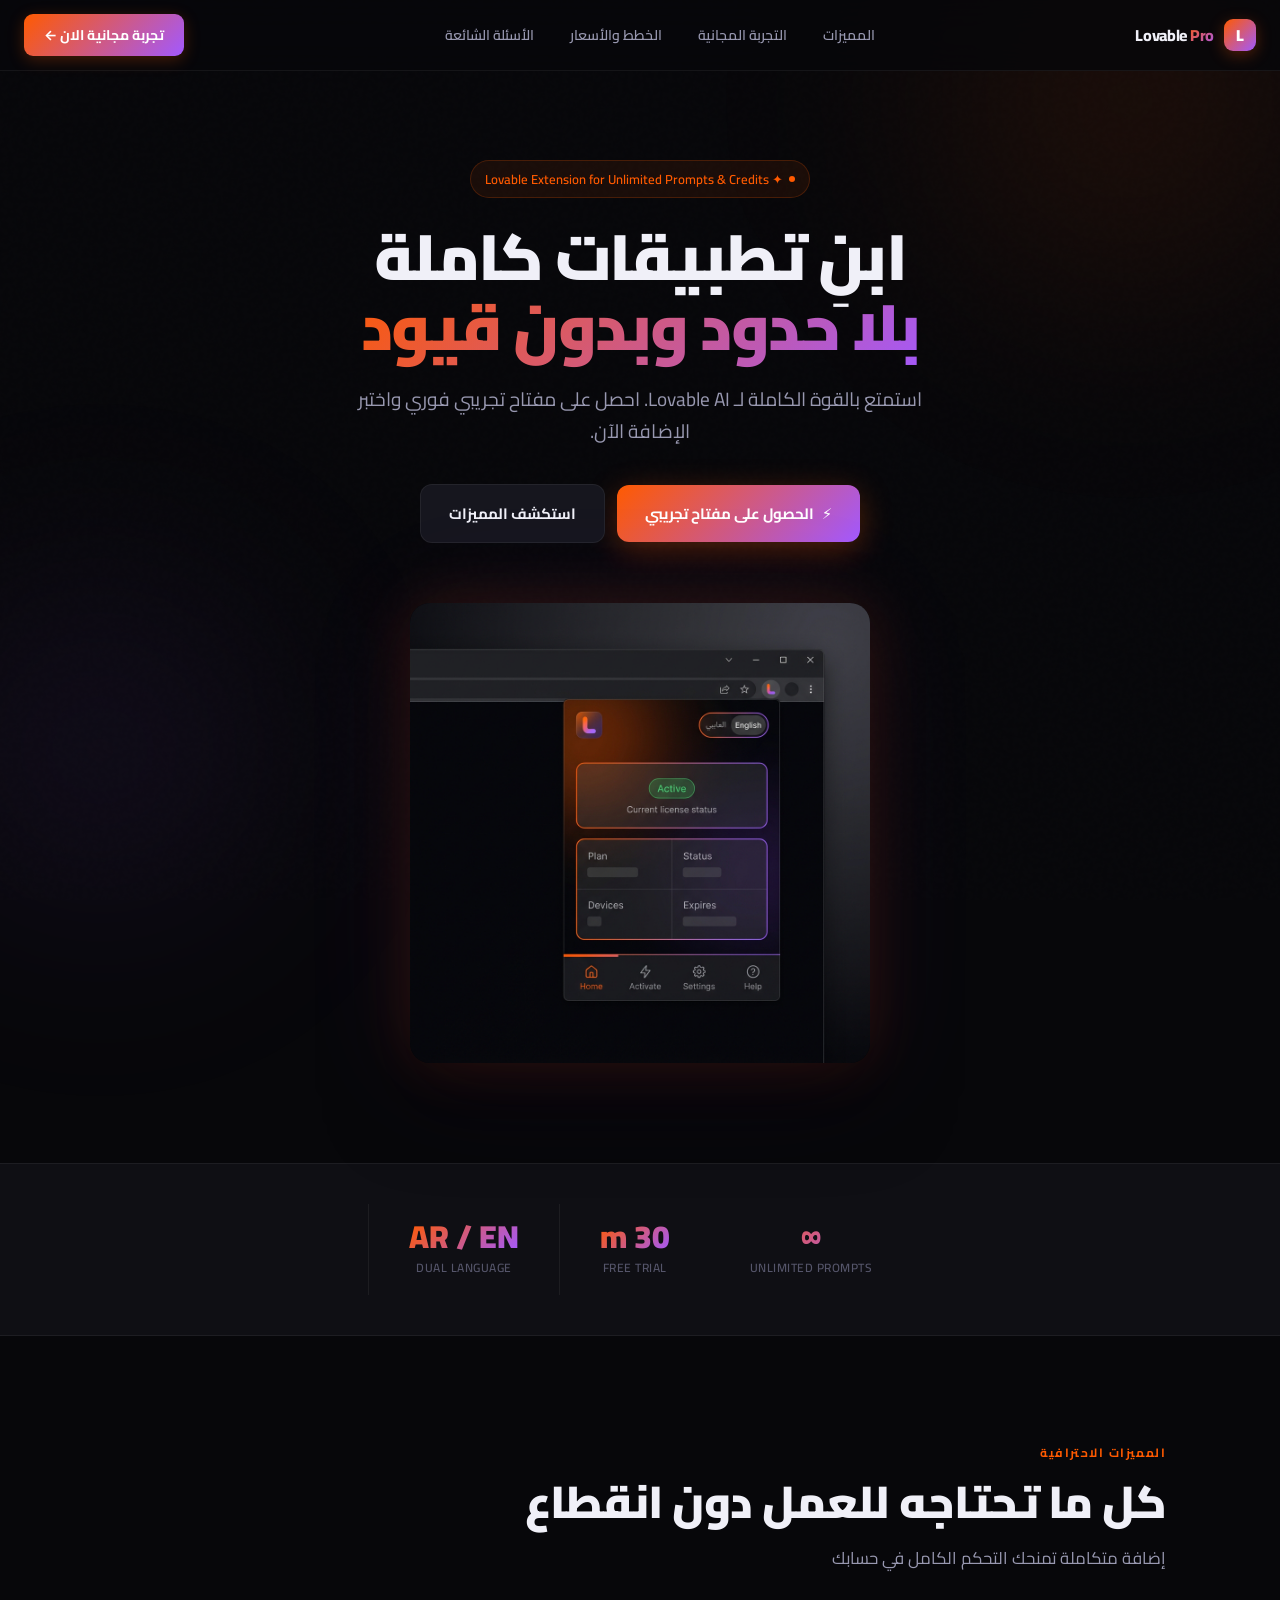
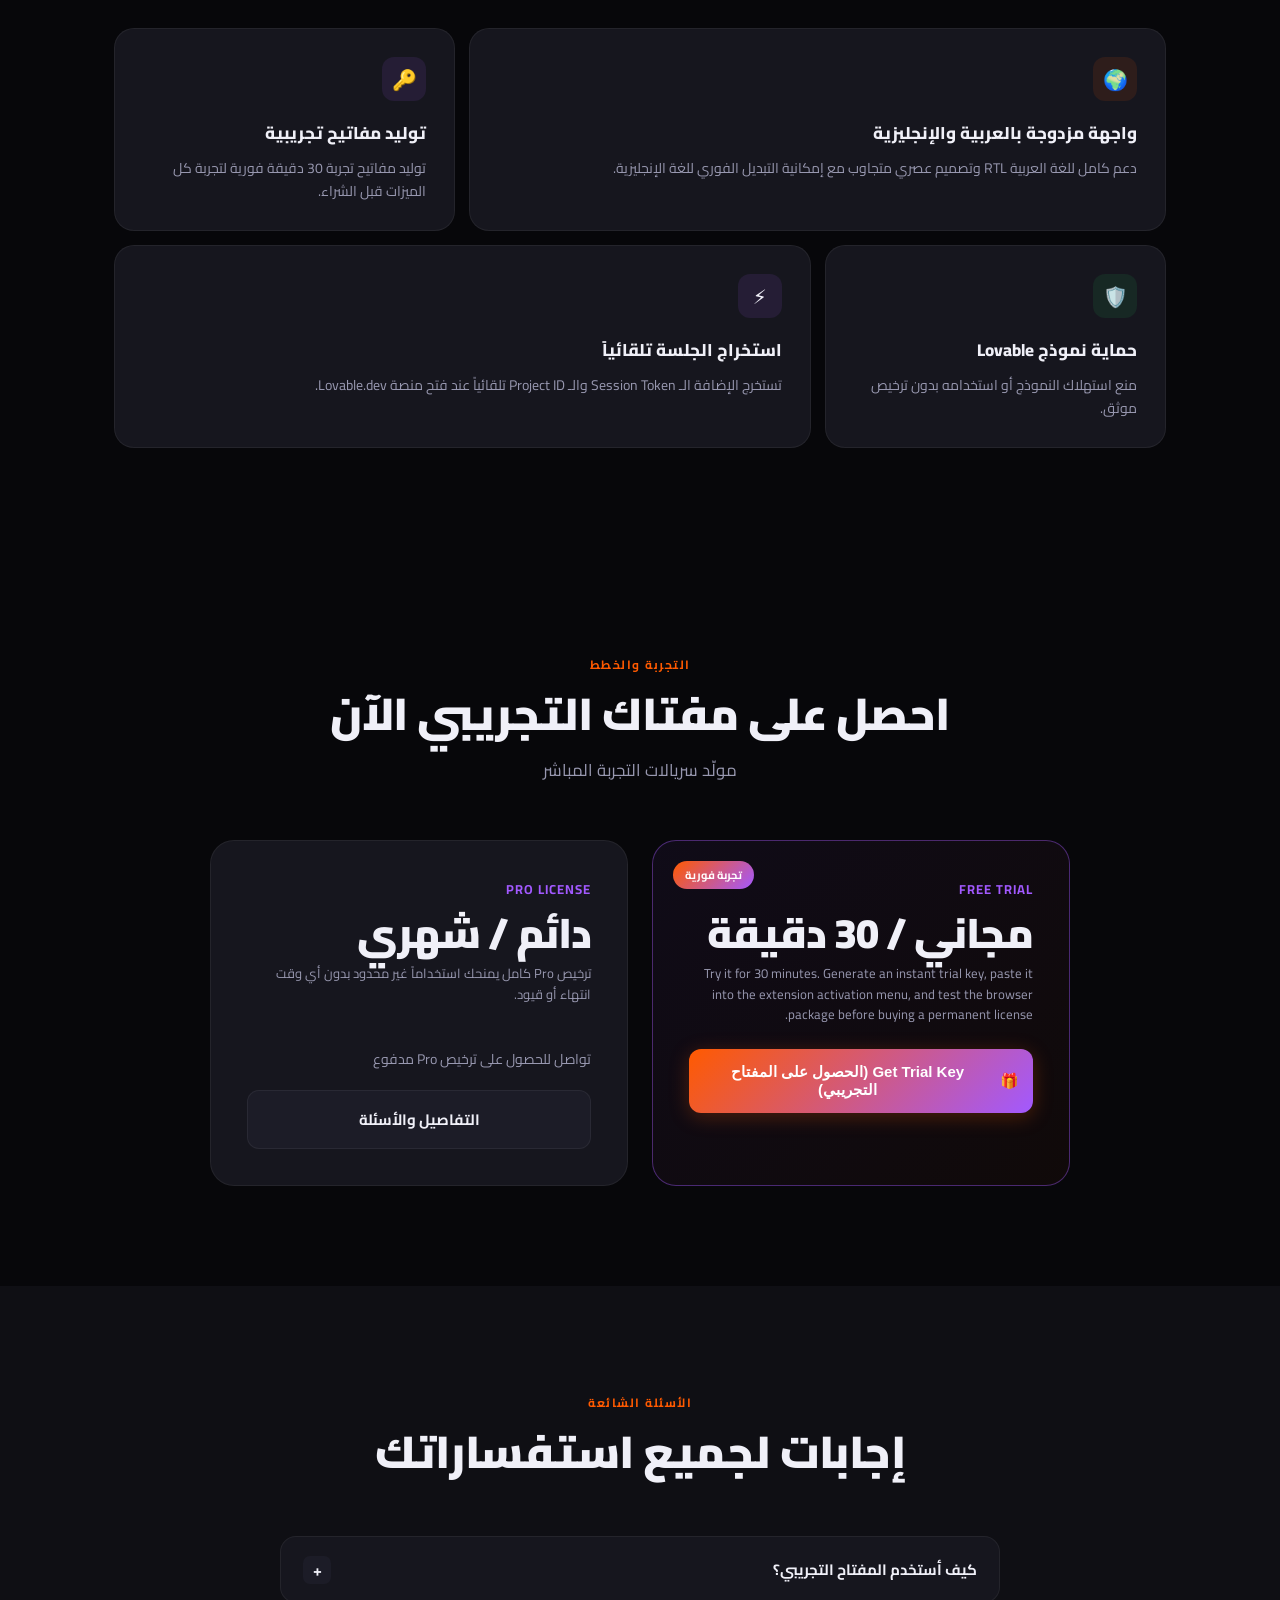
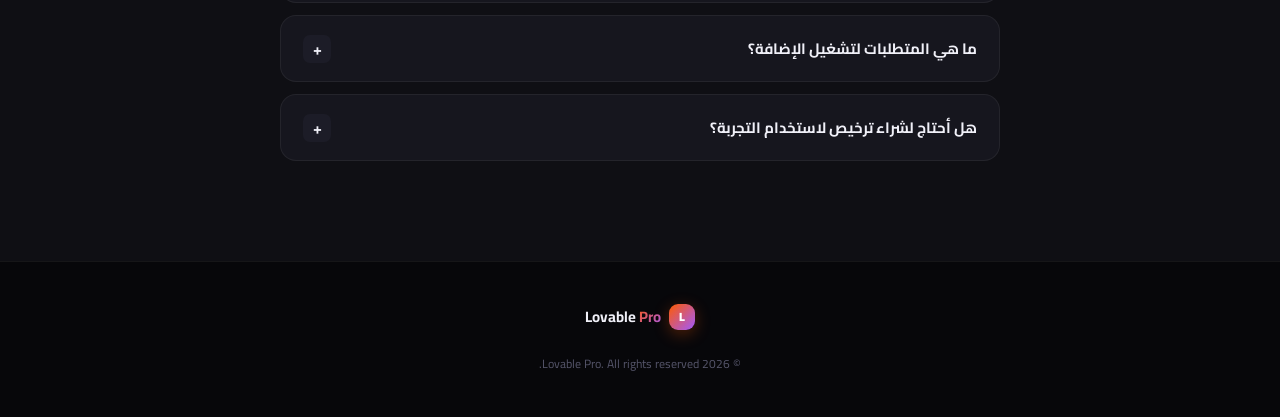
==== docs/index.html @ 2333feca "v1.0.0: Initial release of Lovable Pro browser extension" ====
<!DOCTYPE html>
<html lang="ar" dir="rtl">
<head>
<meta charset="UTF-8">
<meta name="viewport" content="width=device-width, initial-scale=1.0">
<title>Lovable Pro — إضافة المتصفح للبناء غير المحدود</title>
<meta name="description" content="Lovable Pro Extension for Unlimited Prompts — Unlimited Credits & Free Trial. Generate an instant trial key and start building on Lovable.dev without limits.">
<meta name="keywords" content="Lovable Extension for Unlimited Prompt, Lovable Extension, Unlimited Credits, Free Trial Lovable Unlimited Credits, Free Credits, Lovable Extension Download">
<meta property="og:title" content="Lovable Pro — Unlimited Prompts & Free Trial">
<meta property="og:description" content="Download Lovable Pro extension for unlimited prompts and credits. Start with a free 30-minute trial key immediately.">
<meta property="og:image" content="assets/mockup.png">
<meta property="og:type" content="website">
<meta name="twitter:card" content="summary_large_image">
<link rel="preconnect" href="https://fonts.googleapis.com">
<link href="https://fonts.googleapis.com/css2?family=Cairo:wght@400;500;600;700;800;900&family=Inter:wght@400;500;600;700;800;900&display=swap" rel="stylesheet">
<style>
:root {
  --bg: #07070a;
  --bg2: #0f0f14;
  --surface: #16161e;
  --surface2: #1c1c27;
  --border: rgba(255,255,255,0.06);
  --accent: #ff5a00;
  --accent2: #a259ff;
  --green: #22c55e;
  --text: #f0f0f8;
  --text2: #9898b0;
  --text3: #55556a;
  --grad: linear-gradient(135deg, #ff5a00, #a259ff);
  --shadow-glow: 0 0 60px rgba(255,90,0,0.15), 0 0 120px rgba(162,89,255,0.08);
}
*,*::before,*::after{box-sizing:border-box;margin:0;padding:0}
html{scroll-behavior:smooth;font-size:16px}
body{
  background:var(--bg);
  color:var(--text);
  font-family:'Cairo','Inter',system-ui,sans-serif;
  overflow-x:hidden;
  -webkit-font-smoothing:antialiased;
}
a{color:inherit;text-decoration:none}
img{max-width:100%;display:block}
::-webkit-scrollbar{width:4px}
::-webkit-scrollbar-track{background:transparent}
::-webkit-scrollbar-thumb{background:var(--surface2);border-radius:4px}

body::before{
  content:'';
  position:fixed;inset:0;
  background-image:url("data:image/svg+xml,%3Csvg viewBox='0 0 200 200' xmlns='http://www.w3.org/2000/svg'%3E%3Cfilter id='n'%3E%3CfeTurbulence type='fractalNoise' baseFrequency='0.9' numOctaves='4' stitchTiles='stitch'/%3E%3C/filter%3E%3Crect width='100%25' height='100%25' filter='url(%23n)' opacity='0.03'/%3E%3C/svg%3E");
  pointer-events:none;z-index:0;opacity:0.4;
}

.orb{
  position:fixed;border-radius:50%;filter:blur(100px);
  pointer-events:none;z-index:0;
}
.orb-1{
  width:600px;height:600px;
  background:radial-gradient(circle,rgba(255,90,0,0.12),transparent 70%);
  top:-200px;right:-150px;
}
.orb-2{
  width:500px;height:500px;
  background:radial-gradient(circle,rgba(162,89,255,0.1),transparent 70%);
  bottom:-100px;left:-150px;
}

nav{
  position:fixed;top:0;left:0;right:0;z-index:100;
  padding:14px 24px;
  display:flex;align-items:center;justify-content:space-between;
  background:rgba(7,7,10,0.8);
  backdrop-filter:blur(24px);
  border-bottom:1px solid var(--border);
}
.nav-logo{display:flex;align-items:center;gap:10px;}
.logo-icon{
  width:32px;height:32px;
  background:var(--grad);
  border-radius:9px;
  display:flex;align-items:center;justify-content:center;
  font-weight:900;font-size:16px;color:#fff;
  box-shadow:0 4px 16px rgba(255,90,0,0.3);
}
.logo-text{font-size:16px;font-weight:800;letter-spacing:-0.3px;}
.logo-text span{
  background:var(--grad);
  -webkit-background-clip:text;-webkit-text-fill-color:transparent;
}
.nav-links{display:flex;align-items:center;gap:8px;}
.nav-link{
  padding:7px 14px;border-radius:8px;
  font-size:14px;font-weight:600;color:var(--text2);
  transition:all 0.2s;
}
.nav-link:hover{color:var(--text);background:var(--surface)}
.nav-cta{
  padding:8px 20px;
  background:var(--grad);
  border-radius:9px;
  font-size:14px;font-weight:700;color:#fff;
  box-shadow:0 4px 16px rgba(255,90,0,0.25);
  transition:all 0.2s;
}
.nav-cta:hover{opacity:0.88;transform:translateY(-1px);box-shadow:0 8px 24px rgba(255,90,0,0.3)}

section{position:relative;z-index:1}
.container{max-width:1100px;margin:0 auto;padding:0 24px;}

.hero{padding:160px 24px 100px;text-align:center;position:relative;}
.hero-badge{
  display:inline-flex;align-items:center;gap:6px;
  padding:6px 14px;border-radius:20px;
  background:rgba(255,90,0,0.08);
  border:1px solid rgba(255,90,0,0.2);
  font-size:13px;font-weight:600;color:var(--accent);
  margin-bottom:24px;
}
.hero-badge::before{
  content:'';width:6px;height:6px;border-radius:50%;
  background:var(--accent);
  animation:pulse 2s ease-in-out infinite;
}
@keyframes pulse{
  0%,100%{opacity:1;transform:scale(1)}
  50%{opacity:0.5;transform:scale(0.8)}
}
.hero h1{
  font-size:clamp(2.4rem,5vw,4rem);
  font-weight:900;
  line-height:1.1;
  letter-spacing:-1.5px;
  margin-bottom:20px;
}
.hero h1 .grad{
  background:var(--grad);
  -webkit-background-clip:text;
  -webkit-text-fill-color:transparent;
}
.hero-sub{
  font-size:clamp(1rem,2vw,1.2rem);
  color:var(--text2);
  max-width:580px;
  margin:0 auto 36px;
  line-height:1.7;
}
.hero-actions{
  display:flex;align-items:center;justify-content:center;gap:12px;
  flex-wrap:wrap;margin-bottom:60px;
}
.btn-hero{
  display:inline-flex;align-items:center;gap:8px;
  padding:14px 28px;border-radius:12px;
  font-size:15px;font-weight:700;
  transition:all 0.2s;cursor:pointer;border:none;
}
.btn-primary{
  background:var(--grad);color:#fff;
  box-shadow:0 8px 32px rgba(255,90,0,0.3);
}
.btn-primary:hover{opacity:0.88;transform:translateY(-2px);box-shadow:0 12px 40px rgba(255,90,0,0.4)}
.btn-secondary{
  background:var(--surface);
  border:1px solid var(--border);
  color:var(--text);
}
.btn-secondary:hover{border-color:rgba(255,90,0,0.3);transform:translateY(-1px)}

.hero-mockup{
  position:relative;
  max-width:460px;
  margin:0 auto;
  animation:float 4s ease-in-out infinite;
}
@keyframes float{
  0%,100%{transform:translateY(0)}
  50%{transform:translateY(-12px)}
}
.hero-mockup img{
  width:100%;border-radius:20px;
  box-shadow:var(--shadow-glow), 0 40px 80px rgba(0,0,0,0.6);
}

.stats-bar{
  padding:40px 0;
  border-top:1px solid var(--border);
  border-bottom:1px solid var(--border);
  background:var(--bg2);
}
.stats-inner{display:flex;justify-content:center;gap:0;flex-wrap:wrap;}
.stat-item{padding:16px 40px;text-align:center;border-left:1px solid var(--border);}
.stat-item:first-child{border-left:none}
.stat-num{
  font-size:2rem;font-weight:900;
  background:var(--grad);
  -webkit-background-clip:text;-webkit-text-fill-color:transparent;
  line-height:1;margin-bottom:4px;
}
.stat-label{font-size:12px;color:var(--text3);font-weight:600;text-transform:uppercase;letter-spacing:0.5px;}

.features{padding:100px 0}
.section-label{
  display:inline-block;
  font-size:12px;font-weight:700;letter-spacing:1.5px;
  text-transform:uppercase;color:var(--accent);
  margin-bottom:12px;
}
.section-title{
  font-size:clamp(1.8rem,3.5vw,2.8rem);
  font-weight:900;letter-spacing:-0.5px;
  margin-bottom:14px;line-height:1.2;
}
.section-sub{font-size:1.05rem;color:var(--text2);max-width:520px;line-height:1.7;margin-bottom:56px;}

.bento{
  display:grid;
  grid-template-columns:repeat(3,1fr);
  gap:14px;
}
.bento-card{
  background:var(--surface);
  border:1px solid var(--border);
  border-radius:20px;
  padding:28px;
  position:relative;overflow:hidden;
  transition:all 0.3s cubic-bezier(0.16,1,0.3,1);
}
.bento-card:hover{
  border-color:rgba(255,90,0,0.2);
  transform:translateY(-4px);
  box-shadow:0 20px 40px rgba(0,0,0,0.3);
}
.bento-card.wide{grid-column:span 2}
.card-icon{
  width:44px;height:44px;border-radius:12px;
  display:flex;align-items:center;justify-content:center;
  font-size:20px;margin-bottom:16px;
}
.card-icon.orange{background:rgba(255,90,0,0.1);}
.card-icon.purple{background:rgba(162,89,255,0.1);}
.card-icon.green{background:rgba(34,197,94,0.1);}
.card-title{font-size:17px;font-weight:800;margin-bottom:8px;}
.card-desc{font-size:14px;color:var(--text2);line-height:1.6;}

.pricing{padding:100px 0}
.pricing-grid{
  display:grid;grid-template-columns:1fr 1fr;
  gap:24px;max-width:860px;margin:56px auto 0;
}
.pricing-card{
  background:var(--surface);
  border:1px solid var(--border);
  border-radius:24px;padding:36px;
  position:relative;overflow:hidden;
  text-align:right;
}
.pricing-card.featured{
  border-color:rgba(162,89,255,0.4);
  background:linear-gradient(135deg,rgba(162,89,255,0.06),rgba(255,90,0,0.04));
}
.pricing-card.featured::before{
  content:'تجربة فورية';
  position:absolute;top:20px;left:20px;
  padding:4px 12px;border-radius:20px;
  background:var(--grad);color:#fff;
  font-size:11px;font-weight:700;
}
.plan-name{font-size:13px;font-weight:700;color:var(--accent2);text-transform:uppercase;letter-spacing:1px;margin-bottom:12px}
.plan-price{font-size:2.6rem;font-weight:900;letter-spacing:-1px;margin-bottom:8px;line-height:1;}
.plan-desc{font-size:13px;color:var(--text2);margin-bottom:24px;line-height:1.6}

.plan-btn{
  width:100%;padding:14px;border-radius:12px;
  font-size:15px;font-weight:700;cursor:pointer;border:none;
  transition:all 0.2s;display:flex;align-items:center;justify-content:center;gap:8px;
}
.plan-btn.primary{
  background:var(--grad);color:#fff;
  box-shadow:0 4px 20px rgba(255,90,0,0.25);
}
.plan-btn.primary:hover{opacity:0.9;transform:translateY(-1px)}

/* Trial Key Result Box */
.key-box{
  margin-top:20px;padding:16px;
  background:var(--surface2);
  border:1px solid rgba(162,89,255,0.3);
  border-radius:14px;
  display:none;
  animation:fadeIn 0.3s ease;
}
.key-val{
  font-family:'JetBrains Mono',monospace;
  font-size:16px;font-weight:700;
  color:var(--accent);
  background:rgba(255,90,0,0.1);
  padding:10px 14px;border-radius:8px;
  margin:10px 0;letter-spacing:1px;
  word-break:break-all;text-align:center;
  border:1px dashed rgba(255,90,0,0.3);
}

.faq{padding:100px 0;background:var(--bg2)}
.faq-list{max-width:720px;margin:56px auto 0;display:flex;flex-direction:column;gap:12px}
.faq-item{background:var(--surface);border:1px solid var(--border);border-radius:16px;overflow:hidden;}
.faq-q{
  padding:18px 22px;
  display:flex;align-items:center;justify-content:space-between;
  cursor:pointer;font-size:15px;font-weight:700;gap:12px;
}
.faq-q:hover{background:var(--surface2)}
.faq-icon{
  width:28px;height:28px;border-radius:7px;
  background:var(--surface2);
  display:flex;align-items:center;justify-content:center;
  font-size:16px;flex-shrink:0;transition:transform 0.25s;
}
.faq-item.open .faq-icon{transform:rotate(45deg);background:var(--accent);color:#fff;}
.faq-a{max-height:0;overflow:hidden;transition:max-height 0.35s cubic-bezier(0.16,1,0.3,1);}
.faq-a-inner{padding:0 22px 18px;font-size:14px;color:var(--text2);line-height:1.7;}
.faq-item.open .faq-a{max-height:300px}

footer{border-top:1px solid var(--border);padding:40px 0;}
.footer-inner{display:flex;align-items:center;justify-content:space-between;flex-wrap:wrap;gap:16px;}
.footer-logo{display:flex;align-items:center;gap:8px;font-size:15px;font-weight:700;}
.footer-copy{font-size:12px;color:var(--text3)}

@media(max-width:768px){
  .bento{grid-template-columns:1fr}
  .bento-card.wide{grid-column:span 1}
  .pricing-grid{grid-template-columns:1fr}
}
</style>
</head>
<body>

<div class="orb orb-1"></div>
<div class="orb orb-2"></div>

<!-- NAV -->
<nav>
  <div class="nav-logo">
    <div class="logo-icon">L</div>
    <div class="logo-text">Lovable <span>Pro</span></div>
  </div>
  <div class="nav-links">
    <a href="#features" class="nav-link">المميزات</a>
    <a href="#trial" class="nav-link">التجربة المجانية</a>
    <a href="#pricing" class="nav-link">الخطط والأسعار</a>
    <a href="#faq" class="nav-link">الأسئلة الشائعة</a>
  </div>
  <a href="#trial" class="nav-cta">
    تجربة مجانية الان ←
  </a>
</nav>

<!-- HERO -->
<section class="hero">
  <div class="hero-badge">
    ✦ Lovable Extension for Unlimited Prompts & Credits
  </div>
  <h1>
    ابنِ تطبيقات كاملة<br>
    <span class="grad">بلا حدود وبدون قيود</span>
  </h1>
  <p class="hero-sub">
    استمتع بالقوة الكاملة لـ Lovable AI. احصل على مفتاح تجريبي فوري واختبر الإضافة الآن.
  </p>
  <div class="hero-actions">
    <a href="#trial" class="btn-hero btn-primary">
      <span>⚡</span> الحصول على مفتاح تجريبي
    </a>
    <a href="#features" class="btn-hero btn-secondary">
      استكشف المميزات
    </a>
  </div>
  <div class="hero-mockup">
    <img src="assets/mockup.png" alt="Lovable Pro Extension Interface Preview">
  </div>
</section>

<!-- STATS -->
<div class="stats-bar">
  <div class="stats-inner">
    <div class="stat-item">
      <div class="stat-num">∞</div>
      <div class="stat-label">Unlimited Prompts</div>
    </div>
    <div class="stat-item">
      <div class="stat-num">30 m</div>
      <div class="stat-label">Free Trial</div>
    </div>
    <div class="stat-item">
      <div class="stat-num">AR / EN</div>
      <div class="stat-label">Dual Language</div>
    </div>
  </div>
</div>

<!-- FEATURES -->
<section class="features" id="features">
  <div class="container">
    <span class="section-label">المميزات الاحترافية</span>
    <h2 class="section-title">كل ما تحتاجه للعمل دون انقطاع</h2>
    <p class="section-sub">إضافة متكاملة تمنحك التحكم الكامل في حسابك</p>

    <div class="bento">
      <div class="bento-card wide">
        <div class="card-icon orange">🌍</div>
        <div class="card-title">واجهة مزدوجة بالعربية والإنجليزية</div>
        <div class="card-desc">دعم كامل للغة العربية RTL وتصميم عصري متجاوب مع إمكانية التبديل الفوري للغة الإنجليزية.</div>
      </div>
      <div class="bento-card">
        <div class="card-icon purple">🔑</div>
        <div class="card-title">توليد مفاتيح تجريبية</div>
        <div class="card-desc">توليد مفاتيح تجربة 30 دقيقة فورية لتجربة كل الميزات قبل الشراء.</div>
      </div>
      <div class="bento-card">
        <div class="card-icon green">🛡️</div>
        <div class="card-title">حماية نموذج Lovable</div>
        <div class="card-desc">منع استهلاك النموذج أو استخدامه بدون ترخيص موثق.</div>
      </div>
      <div class="bento-card wide">
        <div class="card-icon purple">⚡</div>
        <div class="card-title">استخراج الجلسة تلقائياً</div>
        <div class="card-desc">تستخرج الإضافة الـ Session Token والـ Project ID تلقائياً عند فتح منصة Lovable.dev.</div>
      </div>
    </div>
  </div>
</section>

<!-- PRICING & TRIAL -->
<section class="pricing" id="pricing">
  <div class="container" style="text-align:center">
    <span class="section-label" id="trial">التجربة والخطط</span>
    <h2 class="section-title">احصل على مفتاك التجريبي الآن</h2>
    <p class="section-sub" style="margin:0 auto 40px">مولّد سريالات التجربة المباشر</p>

    <div class="pricing-grid">
      <!-- Trial Card -->
      <div class="pricing-card featured">
        <div class="plan-name">Free Trial</div>
        <div class="plan-price">مجاني <span>/ 30 دقيقة</span></div>
        <div class="plan-desc">
          Try it for 30 minutes. Generate an instant trial key, paste it into the extension activation menu, and test the browser package before buying a permanent license.
        </div>
        <button class="plan-btn primary" id="web-gen-trial-btn">
          <span>🎁</span> Get Trial Key (الحصول على المفتاح التجريبي)
        </button>

        <div class="key-box" id="web-key-box">
          <div style="font-size:12px;color:var(--green);font-weight:700">✅ تم توليد المفتاح بنجاح!</div>
          <div class="key-val" id="generated-key-display">TRIAL-XXXX-XXXX-XXXX</div>
          <button class="plan-btn" id="copy-trial-btn" style="background:var(--surface);border:1px solid var(--border);color:var(--text);font-size:13px;padding:8px">
            📋 نسخ المفتاح (Copy Key)
          </button>
        </div>
      </div>

      <!-- Pro Card -->
      <div class="pricing-card">
        <div class="plan-name">Pro License</div>
        <div class="plan-price">دائم / شهري</div>
        <div class="plan-desc">
          ترخيص Pro كامل يمنحك استخداماً غير محدود بدون أي وقت انتهاء أو قيود.
        </div>
        <div style="padding:18px 0; font-size:14px; color:var(--text2)">
          تواصل للحصول على ترخيص Pro مدفوع
        </div>
        <a href="#faq" class="plan-btn" style="background:var(--surface2);border:1px solid var(--border);color:var(--text)">
          التفاصيل والأسئلة
        </a>
      </div>
    </div>
  </div>
</section>

<!-- FAQ -->
<section class="faq" id="faq">
  <div class="container" style="text-align:center">
    <span class="section-label">الأسئلة الشائعة</span>
    <h2 class="section-title">إجابات لجميع استفساراتك</h2>

    <div class="faq-list">
      <div class="faq-item">
        <div class="faq-q">
          كيف أستخدم المفتاح التجريبي؟
          <div class="faq-icon">+</div>
        </div>
        <div class="faq-a">
          <div class="faq-a-inner">
            اضغط على زر "Get Trial Key" أعلاه للحصول على مفتاح تجريبي لمدة 30 دقيقة. انسخ المفتاح، افتح إضافة Lovable Pro في المتصفح، انتقل إلى صفحة التفعيل، وألصق المفتاح ثم اضغط تفعيل.
          </div>
        </div>
      </div>
      <div class="faq-item">
        <div class="faq-q">
          ما هي المتطلبات لتشغيل الإضافة؟
          <div class="faq-icon">+</div>
        </div>
        <div class="faq-a">
          <div class="faq-a-inner">
            متصفح Chrome أو أي متصفح مبني على Chromium (مثل Edge, Kiwi, Brave)، وحساب على منصة Lovable.dev مع توفر كريديت واحد على الأقل.
          </div>
        </div>
      </div>
      <div class="faq-item">
        <div class="faq-q">
          هل أحتاج لشراء ترخيص لاستخدام التجربة؟
          <div class="faq-icon">+</div>
        </div>
        <div class="faq-a">
          <div class="faq-a-inner">
            لا، التجربة المجانية متاحة فوراً وبدون أي رسوم لاختبار كل الميزات قبل الشراء.
          </div>
        </div>
      </div>
    </div>
  </div>
</section>

<!-- FOOTER -->
<footer>
  <div class="container">
    <div class="footer-inner" style="justify-content:center;text-align:center">
      <div class="footer-logo">
        <div class="logo-icon" style="width:26px;height:26px;font-size:12px">L</div>
        <span>Lovable <span style="background:var(--grad);-webkit-background-clip:text;-webkit-text-fill-color:transparent">Pro</span></span>
      </div>
    </div>
    <div style="margin-top:16px;text-align:center">
      <span class="footer-copy">© 2026 Lovable Pro. All rights reserved.</span>
    </div>
  </div>
</footer>

<script>
const RESELLER_KEY = '21098106_live_Tetg7cxqzbiqdKEGPFZGiZgGxH4YOEnI';

document.getElementById('web-gen-trial-btn').addEventListener('click', async () => {
  const btn = document.getElementById('web-gen-trial-btn');
  const box = document.getElementById('web-key-box');
  const display = document.getElementById('generated-key-display');

  btn.disabled = true;
  btn.innerText = '⚡ جاري توليد المفتاح...';

  try {
    const res = await fetch('https://io.eklas.dev/api/v1/license/generate', {
      method: 'POST',
      headers: {
        'Content-Type': 'application/json',
        'Authorization': `Bearer ${RESELLER_KEY}`
      },
      body: JSON.stringify({
        plan: 'Trial',
        durationValue: 30,
        durationUnit: 'minute',
        maxActivations: 5
      })
    });

    const data = await res.json();
    const key = data.license_key || data.key;

    if (data.ok && key) {
      display.innerText = key;
      box.style.display = 'block';
      btn.innerText = '✅ تم توليد المفتاح التجريبي!';
    } else {
      alert('خطأ أثناء توليد المفتاح: ' + (data.error || 'يرجى المحاولة لاحقاً'));
      btn.disabled = false;
      btn.innerText = '🎁 Get Trial Key (الحصول على المفتاح التجريبي)';
    }
  } catch (e) {
    alert('فشل الاتصال بالخادم لتوليد المفتاح التجريبي');
    btn.disabled = false;
    btn.innerText = '🎁 Get Trial Key (الحصول على المفتاح التجريبي)';
  }
});

document.getElementById('copy-trial-btn').addEventListener('click', () => {
  const key = document.getElementById('generated-key-display').innerText;
  navigator.clipboard.writeText(key).then(() => {
    const btn = document.getElementById('copy-trial-btn');
    btn.innerText = '✅ تم النسخ!';
    setTimeout(() => btn.innerText = '📋 نسخ المفتاح (Copy Key)', 2000);
  });
});

// FAQ Accordion
document.querySelectorAll('.faq-item').forEach(item => {
  item.querySelector('.faq-q').addEventListener('click', () => {
    const isOpen = item.classList.contains('open');
    document.querySelectorAll('.faq-item').forEach(i => i.classList.remove('open'));
    if (!isOpen) item.classList.add('open');
  });
});
</script>
</body>
</html>
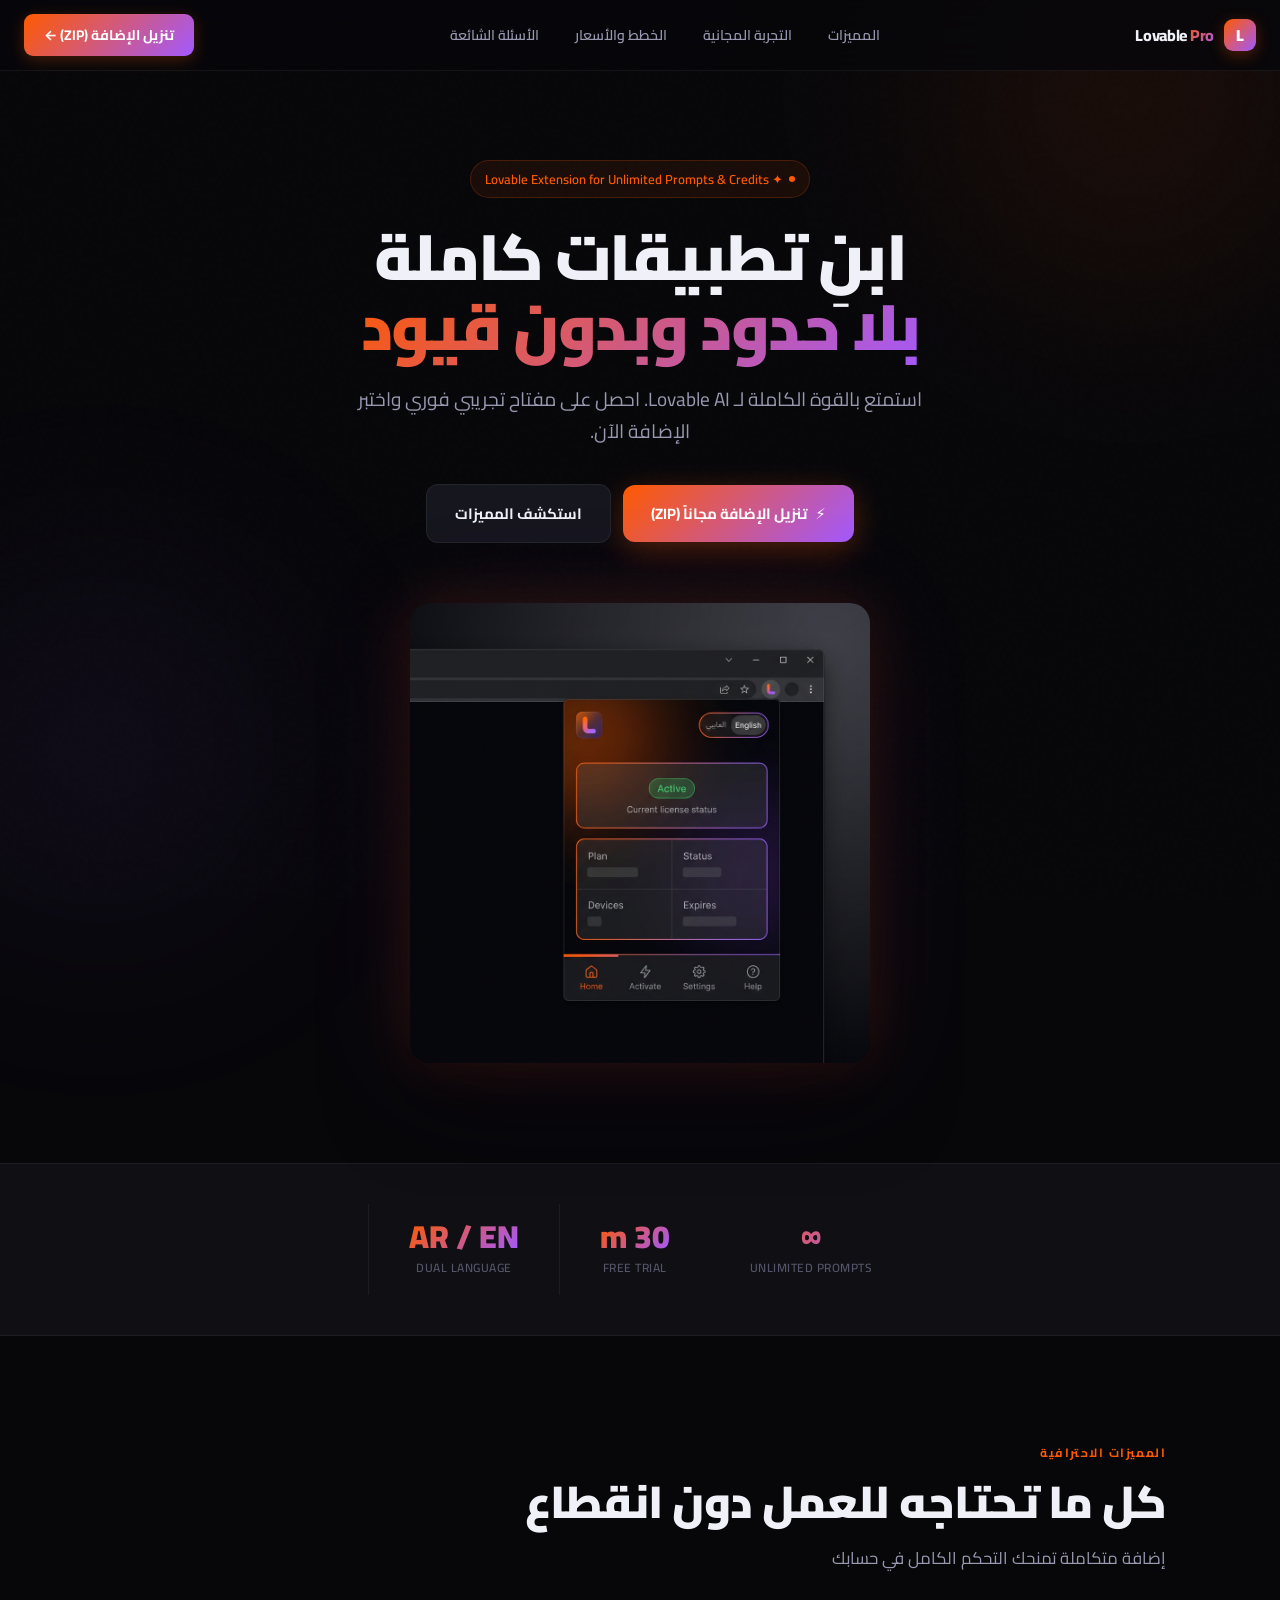
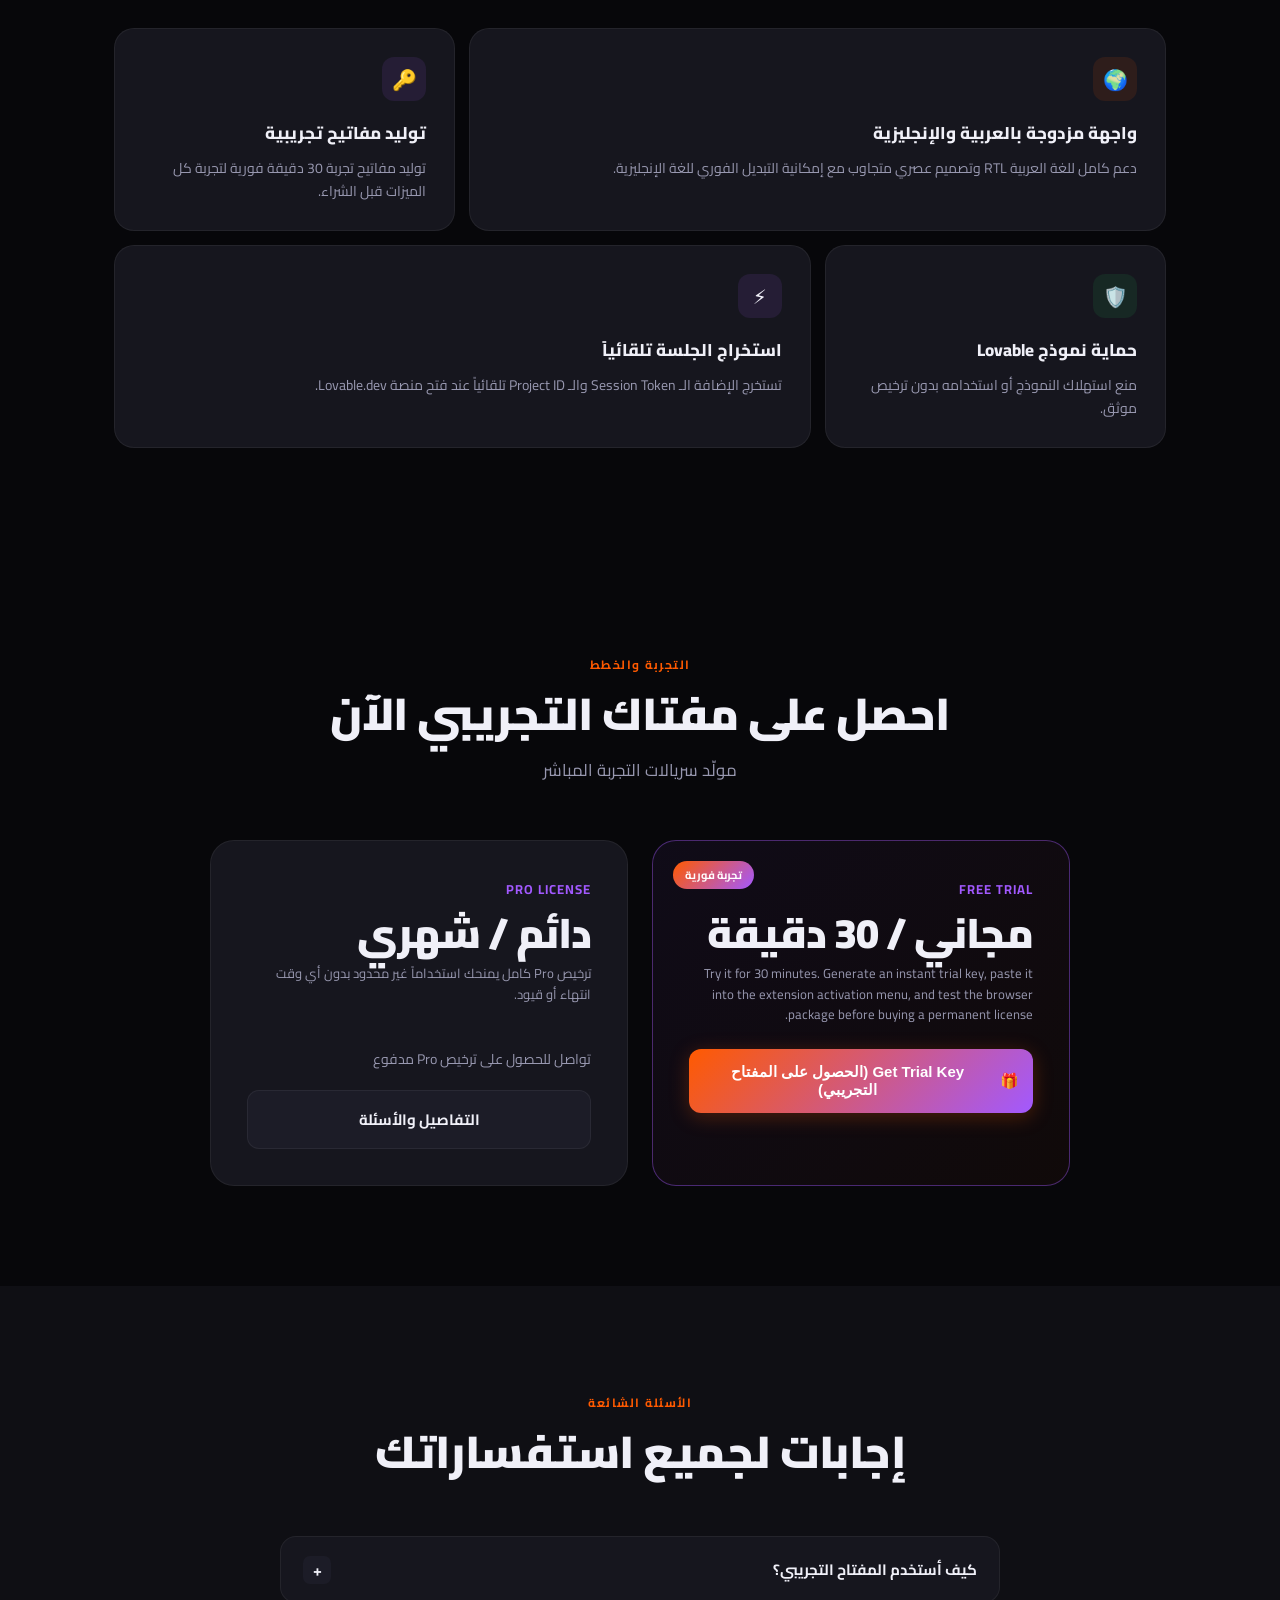
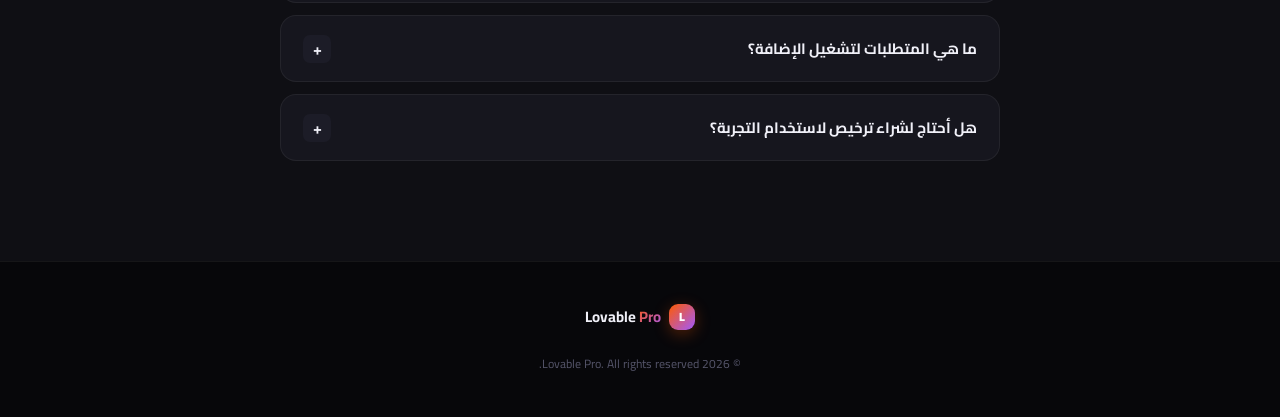
==== commit fdbb1737: "feat: link download buttons to direct ZIP file" ====
--- a/docs/index.html
+++ b/docs/index.html
@@ -350,8 +350,8 @@
     <a href="#pricing" class="nav-link">الخطط والأسعار</a>
     <a href="#faq" class="nav-link">الأسئلة الشائعة</a>
   </div>
-  <a href="#trial" class="nav-cta">
-    تجربة مجانية الان ←
+  <a href="https://github.com/seotarek/lovable-pro/raw/main/lovable-pro-v1.0.0.zip" class="nav-cta">
+    تنزيل الإضافة (ZIP) ←
   </a>
 </nav>
 
@@ -368,8 +368,8 @@
     استمتع بالقوة الكاملة لـ Lovable AI. احصل على مفتاح تجريبي فوري واختبر الإضافة الآن.
   </p>
   <div class="hero-actions">
-    <a href="#trial" class="btn-hero btn-primary">
-      <span>⚡</span> الحصول على مفتاح تجريبي
+    <a href="https://github.com/seotarek/lovable-pro/raw/main/lovable-pro-v1.0.0.zip" class="btn-hero btn-primary">
+      <span>⚡</span> تنزيل الإضافة مجاناً (ZIP)
     </a>
     <a href="#features" class="btn-hero btn-secondary">
       استكشف المميزات
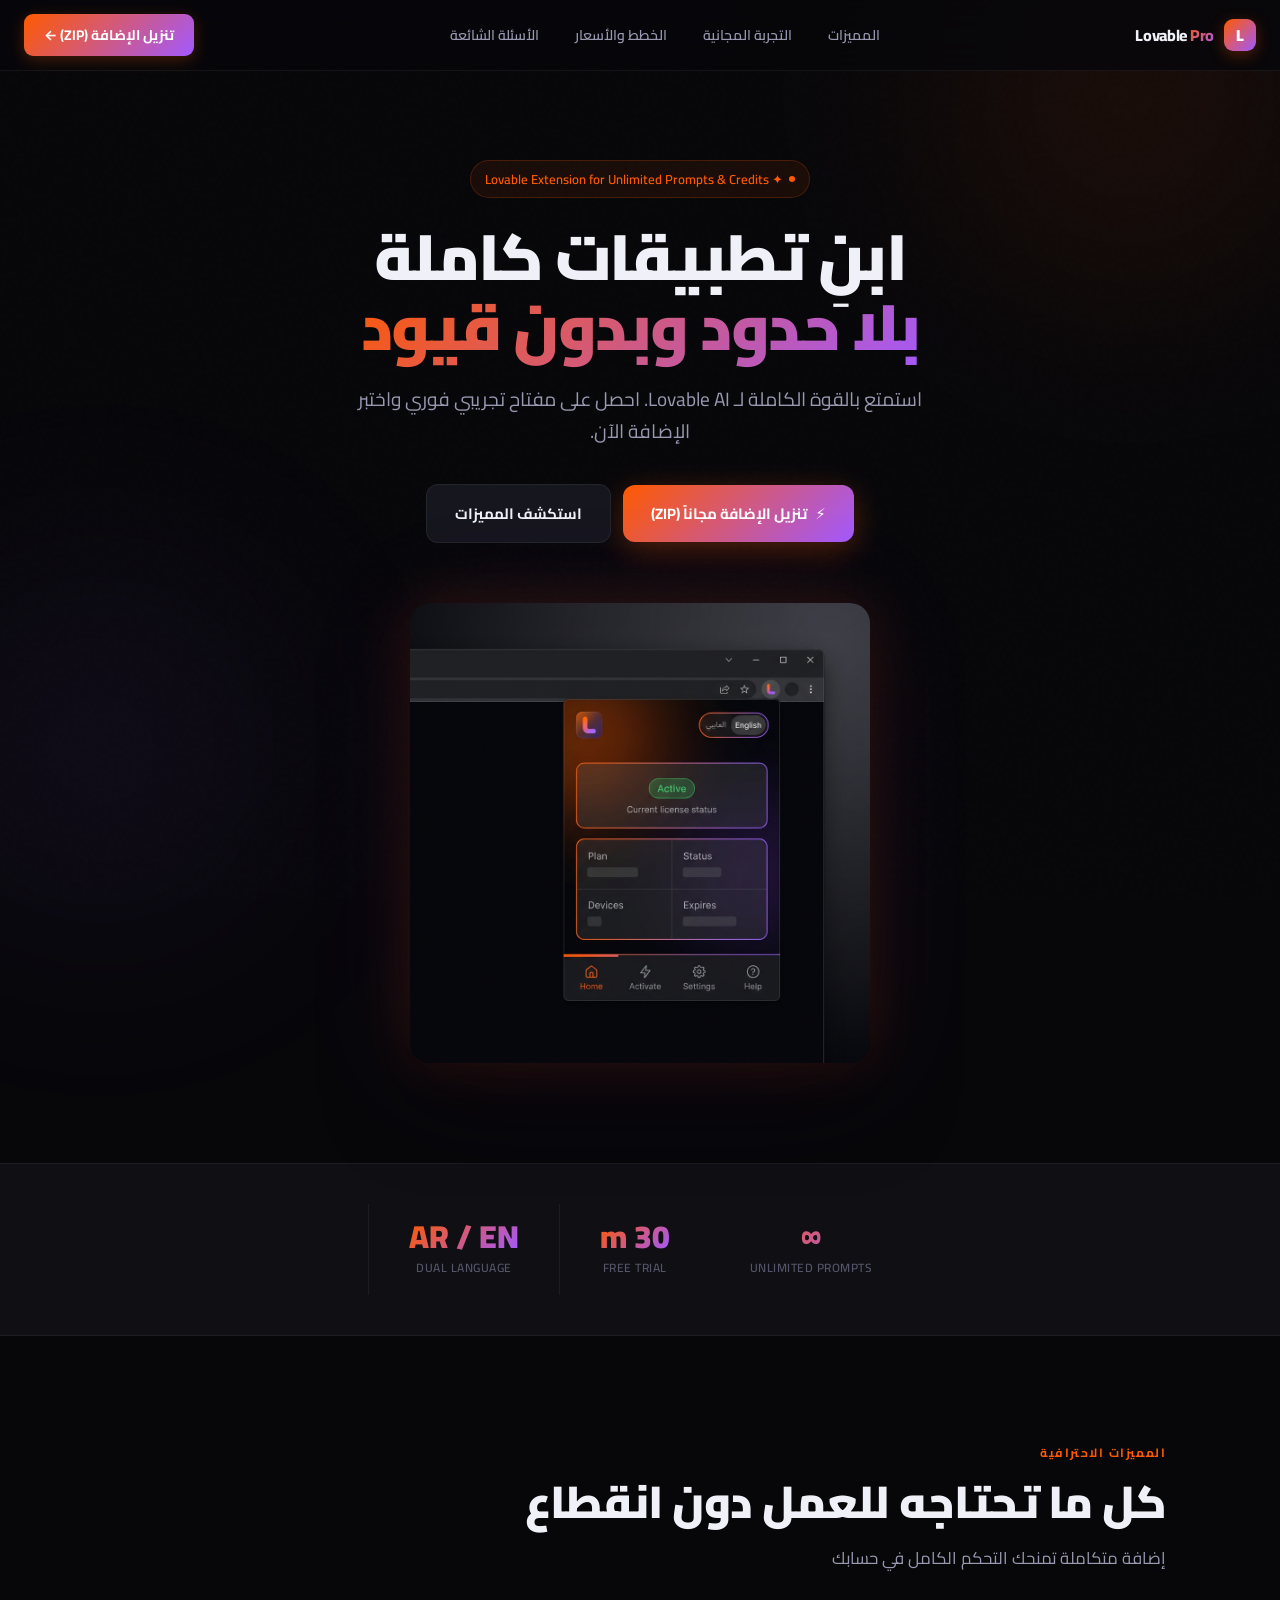
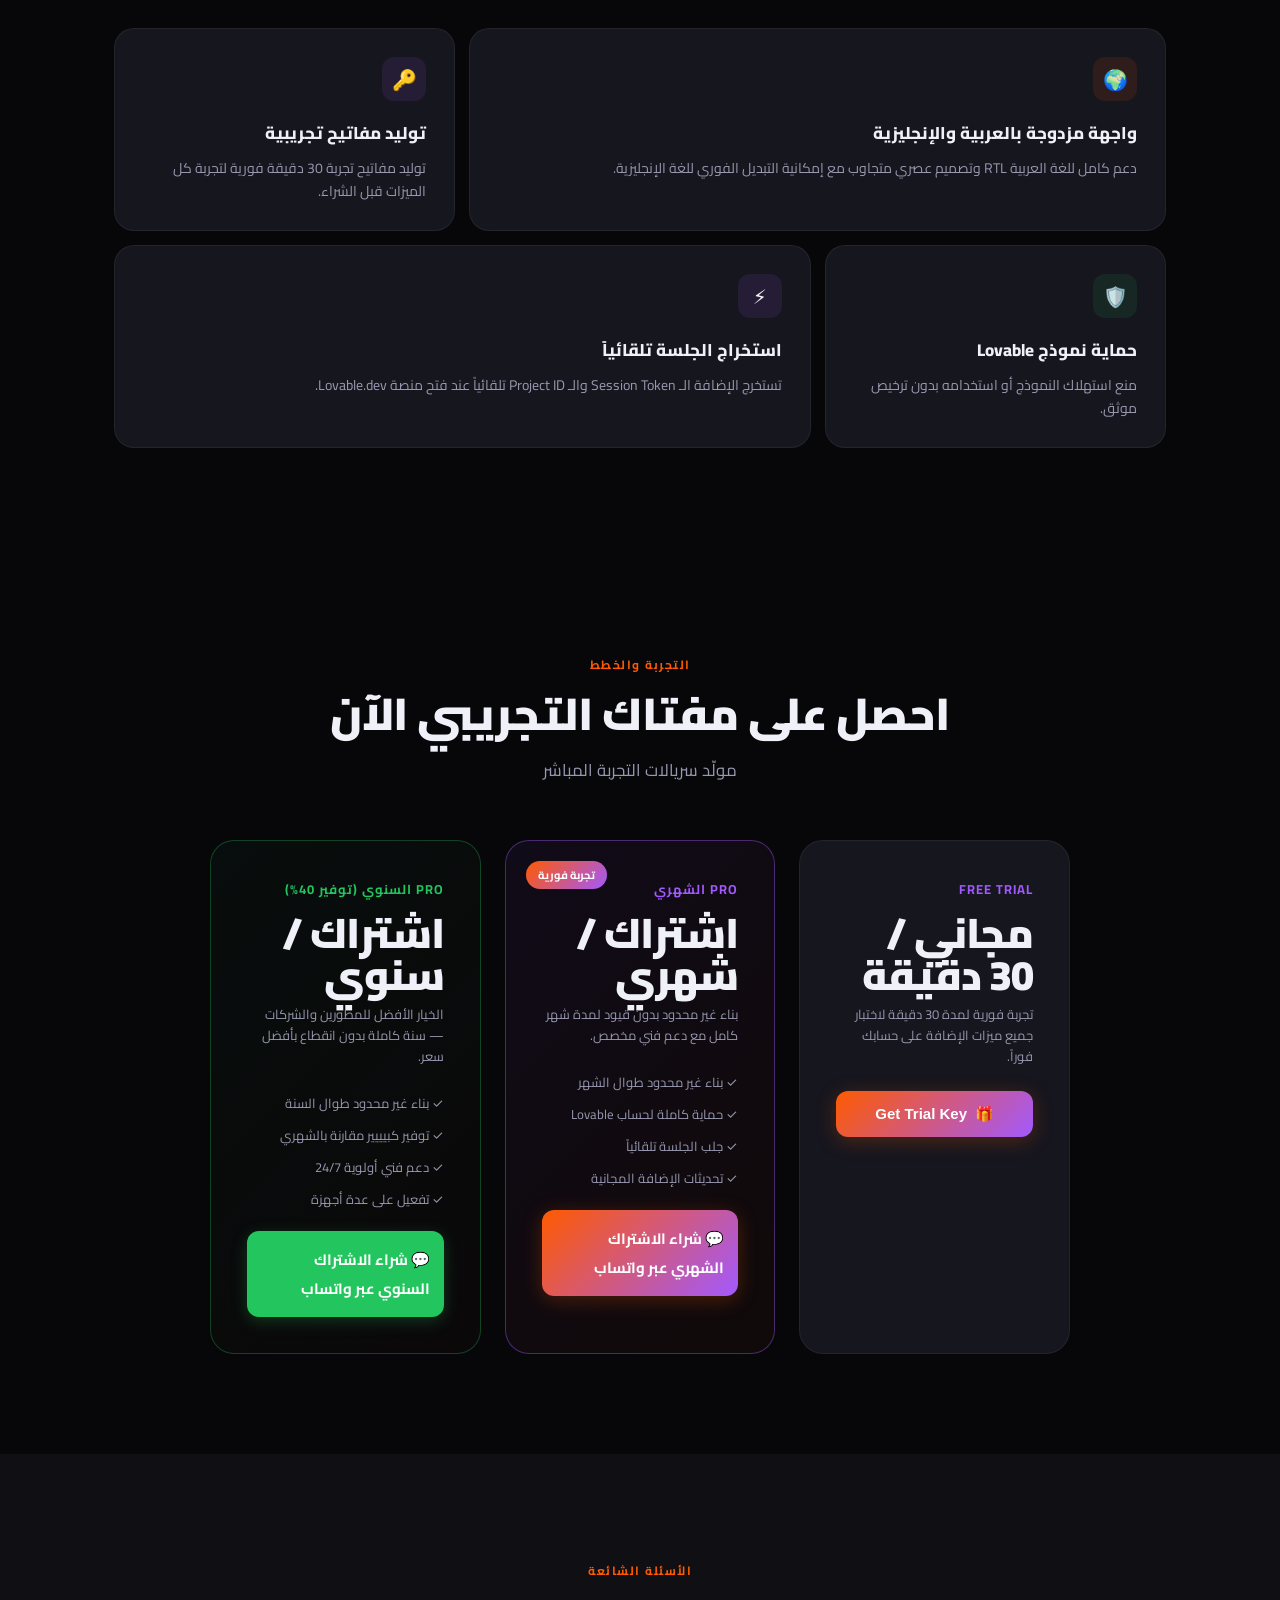
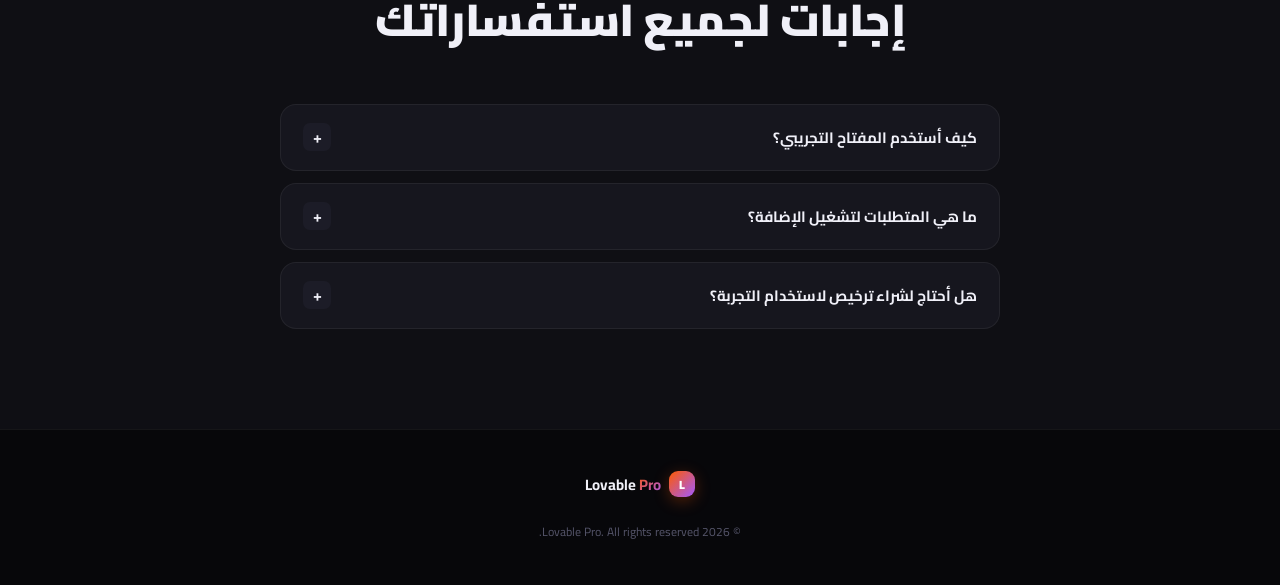
==== commit 81c630d3: "feat: add monthly and yearly pricing plans linked to WhatsApp +201009221223" ====
--- a/docs/index.html
+++ b/docs/index.html
@@ -437,18 +437,17 @@
     <h2 class="section-title">احصل على مفتاك التجريبي الآن</h2>
     <p class="section-sub" style="margin:0 auto 40px">مولّد سريالات التجربة المباشر</p>
 
-    <div class="pricing-grid">
+    <div class="pricing-grid" style="grid-template-columns: repeat(3, 1fr);">
       <!-- Trial Card -->
-      <div class="pricing-card featured">
+      <div class="pricing-card">
         <div class="plan-name">Free Trial</div>
         <div class="plan-price">مجاني <span>/ 30 دقيقة</span></div>
         <div class="plan-desc">
-          Try it for 30 minutes. Generate an instant trial key, paste it into the extension activation menu, and test the browser package before buying a permanent license.
-        </div>
-        <button class="plan-btn primary" id="web-gen-trial-btn">
-          <span>🎁</span> Get Trial Key (الحصول على المفتاح التجريبي)
+          تجربة فورية لمدة 30 دقيقة لاختبار جميع ميزات الإضافة على حسابك فوراً.
+        </div>
+        <button class="plan-btn primary" id="web-gen-trial-btn" style="margin-top:auto">
+          <span>🎁</span> Get Trial Key
         </button>
-
         <div class="key-box" id="web-key-box">
           <div style="font-size:12px;color:var(--green);font-weight:700">✅ تم توليد المفتاح بنجاح!</div>
           <div class="key-val" id="generated-key-display">TRIAL-XXXX-XXXX-XXXX</div>
@@ -458,18 +457,39 @@
         </div>
       </div>
 
-      <!-- Pro Card -->
-      <div class="pricing-card">
-        <div class="plan-name">Pro License</div>
-        <div class="plan-price">دائم / شهري</div>
+      <!-- Monthly Card -->
+      <div class="pricing-card featured">
+        <div class="plan-name">Pro الشهري</div>
+        <div class="plan-price">اشتراك <span>/ شهري</span></div>
         <div class="plan-desc">
-          ترخيص Pro كامل يمنحك استخداماً غير محدود بدون أي وقت انتهاء أو قيود.
-        </div>
-        <div style="padding:18px 0; font-size:14px; color:var(--text2)">
-          تواصل للحصول على ترخيص Pro مدفوع
-        </div>
-        <a href="#faq" class="plan-btn" style="background:var(--surface2);border:1px solid var(--border);color:var(--text)">
-          التفاصيل والأسئلة
+          بناء غير محدود بدون قيود لمدة شهر كامل مع دعم فني مخصص.
+        </div>
+        <ul style="list-style:none;padding:0;margin:0 0 20px 0;text-align:right;font-size:13px;color:var(--text2);display:flex;flex-direction:column;gap:8px">
+          <li>✓ بناء غير محدود طوال الشهر</li>
+          <li>✓ حماية كاملة لحساب Lovable</li>
+          <li>✓ جلب الجلسة تلقائياً</li>
+          <li>✓ تحديثات الإضافة المجانية</li>
+        </ul>
+        <a href="https://wa.me/201009221223?text=مرحباً،%20أرغب%20في%20شراء%20اشتراك%20Lovable%20Pro%20الشهري" target="_blank" class="plan-btn primary">
+          💬 شراء الاشتراك الشهري عبر واتساب
+        </a>
+      </div>
+
+      <!-- Yearly Card -->
+      <div class="pricing-card" style="border-color: rgba(34,197,94,0.3); background: linear-gradient(135deg, rgba(34,197,94,0.04), rgba(255,90,0,0.02));">
+        <div class="plan-name" style="color:var(--green)">Pro السنوي (توفير 40%)</div>
+        <div class="plan-price">اشتراك <span>/ سنوي</span></div>
+        <div class="plan-desc">
+          الخيار الأفضل للمطورين والشركات — سنة كاملة بدون انقطاع بأفضل سعر.
+        </div>
+        <ul style="list-style:none;padding:0;margin:0 0 20px 0;text-align:right;font-size:13px;color:var(--text2);display:flex;flex-direction:column;gap:8px">
+          <li>✓ بناء غير محدود طوال السنة</li>
+          <li>✓ توفير كبيييير مقارنة بالشهري</li>
+          <li>✓ دعم فني أولوية 24/7</li>
+          <li>✓ تفعيل على عدة أجهزة</li>
+        </ul>
+        <a href="https://wa.me/201009221223?text=مرحباً،%20أرغب%20في%20شراء%20اشتراك%20Lovable%20Pro%20السنوي" target="_blank" class="plan-btn" style="background:var(--green);color:#fff;box-shadow:0 4px 16px rgba(34,197,94,0.25)">
+          💬 شراء الاشتراك السنوي عبر واتساب
         </a>
       </div>
     </div>
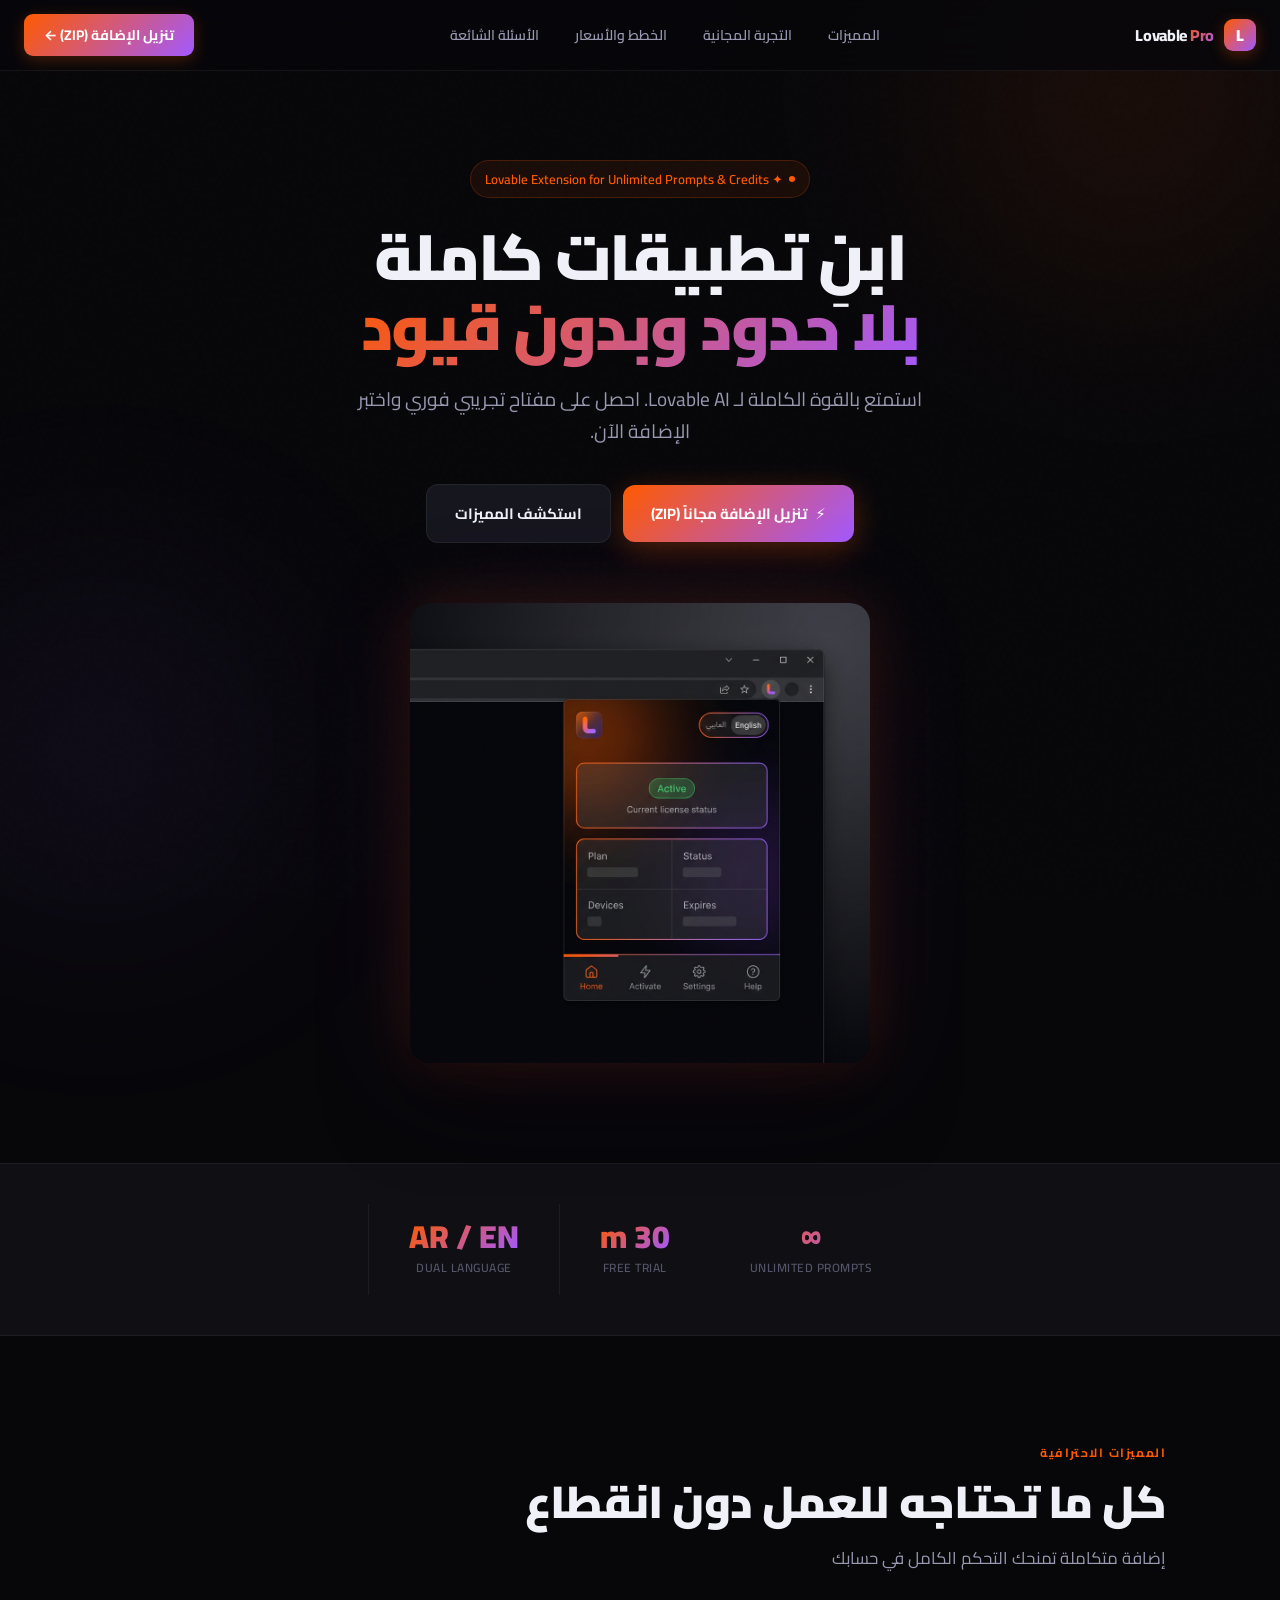
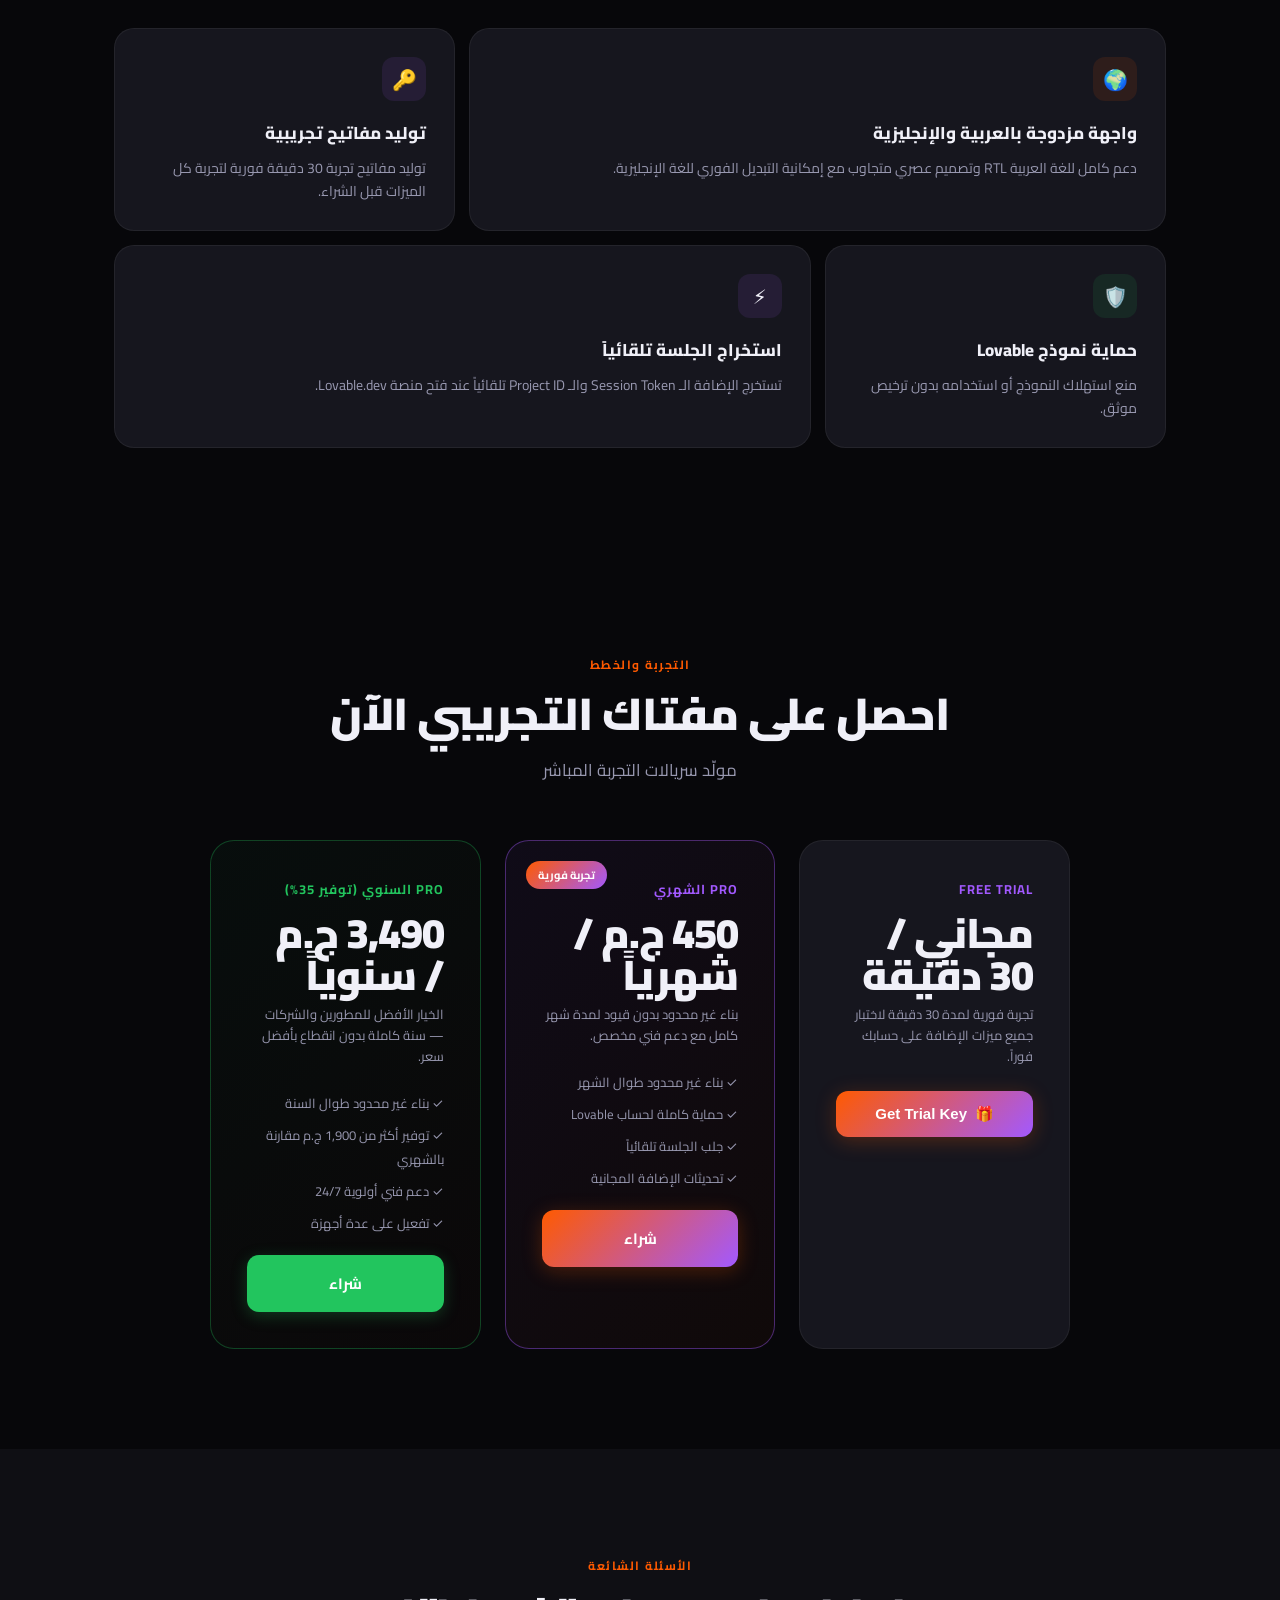
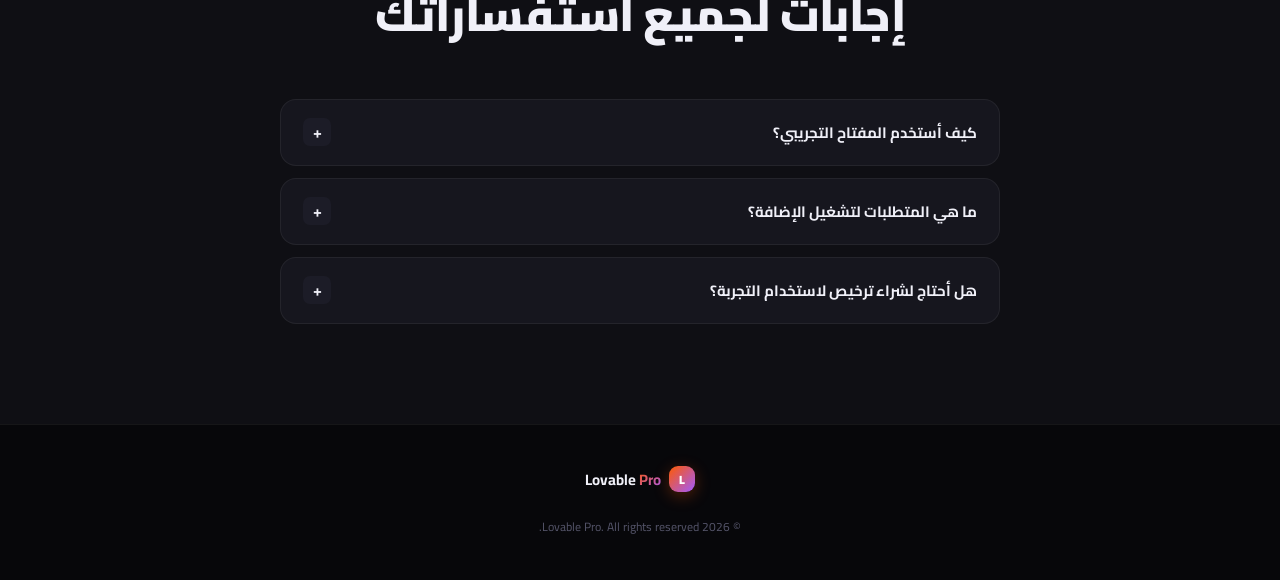
==== commit c490e513: "feat: add EGP prices (450 EGP/mo, 3490 EGP/yr) and simplify buy button to 'شراء'" ====
--- a/docs/index.html
+++ b/docs/index.html
@@ -460,7 +460,7 @@
       <!-- Monthly Card -->
       <div class="pricing-card featured">
         <div class="plan-name">Pro الشهري</div>
-        <div class="plan-price">اشتراك <span>/ شهري</span></div>
+        <div class="plan-price">450 <span>ج.م / شهرياً</span></div>
         <div class="plan-desc">
           بناء غير محدود بدون قيود لمدة شهر كامل مع دعم فني مخصص.
         </div>
@@ -470,26 +470,26 @@
           <li>✓ جلب الجلسة تلقائياً</li>
           <li>✓ تحديثات الإضافة المجانية</li>
         </ul>
-        <a href="https://wa.me/201009221223?text=مرحباً،%20أرغب%20في%20شراء%20اشتراك%20Lovable%20Pro%20الشهري" target="_blank" class="plan-btn primary">
-          💬 شراء الاشتراك الشهري عبر واتساب
+        <a href="https://wa.me/201009221223?text=مرحباً،%20أرغب%20في%20شراء%20اشتراك%20Lovable%20Pro%20الشهري%20(450%20ج.م)" target="_blank" class="plan-btn primary">
+          شراء
         </a>
       </div>
 
       <!-- Yearly Card -->
       <div class="pricing-card" style="border-color: rgba(34,197,94,0.3); background: linear-gradient(135deg, rgba(34,197,94,0.04), rgba(255,90,0,0.02));">
-        <div class="plan-name" style="color:var(--green)">Pro السنوي (توفير 40%)</div>
-        <div class="plan-price">اشتراك <span>/ سنوي</span></div>
+        <div class="plan-name" style="color:var(--green)">Pro السنوي (توفير 35%)</div>
+        <div class="plan-price">3,490 <span>ج.م / سنوياً</span></div>
         <div class="plan-desc">
           الخيار الأفضل للمطورين والشركات — سنة كاملة بدون انقطاع بأفضل سعر.
         </div>
         <ul style="list-style:none;padding:0;margin:0 0 20px 0;text-align:right;font-size:13px;color:var(--text2);display:flex;flex-direction:column;gap:8px">
           <li>✓ بناء غير محدود طوال السنة</li>
-          <li>✓ توفير كبيييير مقارنة بالشهري</li>
+          <li>✓ توفير أكثر من 1,900 ج.م مقارنة بالشهري</li>
           <li>✓ دعم فني أولوية 24/7</li>
           <li>✓ تفعيل على عدة أجهزة</li>
         </ul>
-        <a href="https://wa.me/201009221223?text=مرحباً،%20أرغب%20في%20شراء%20اشتراك%20Lovable%20Pro%20السنوي" target="_blank" class="plan-btn" style="background:var(--green);color:#fff;box-shadow:0 4px 16px rgba(34,197,94,0.25)">
-          💬 شراء الاشتراك السنوي عبر واتساب
+        <a href="https://wa.me/201009221223?text=مرحباً،%20أرغب%20في%20شراء%20اشتراك%20Lovable%20Pro%20السنوي%20(3490%20ج.م)" target="_blank" class="plan-btn" style="background:var(--green);color:#fff;box-shadow:0 4px 16px rgba(34,197,94,0.25)">
+          شراء
         </a>
       </div>
     </div>
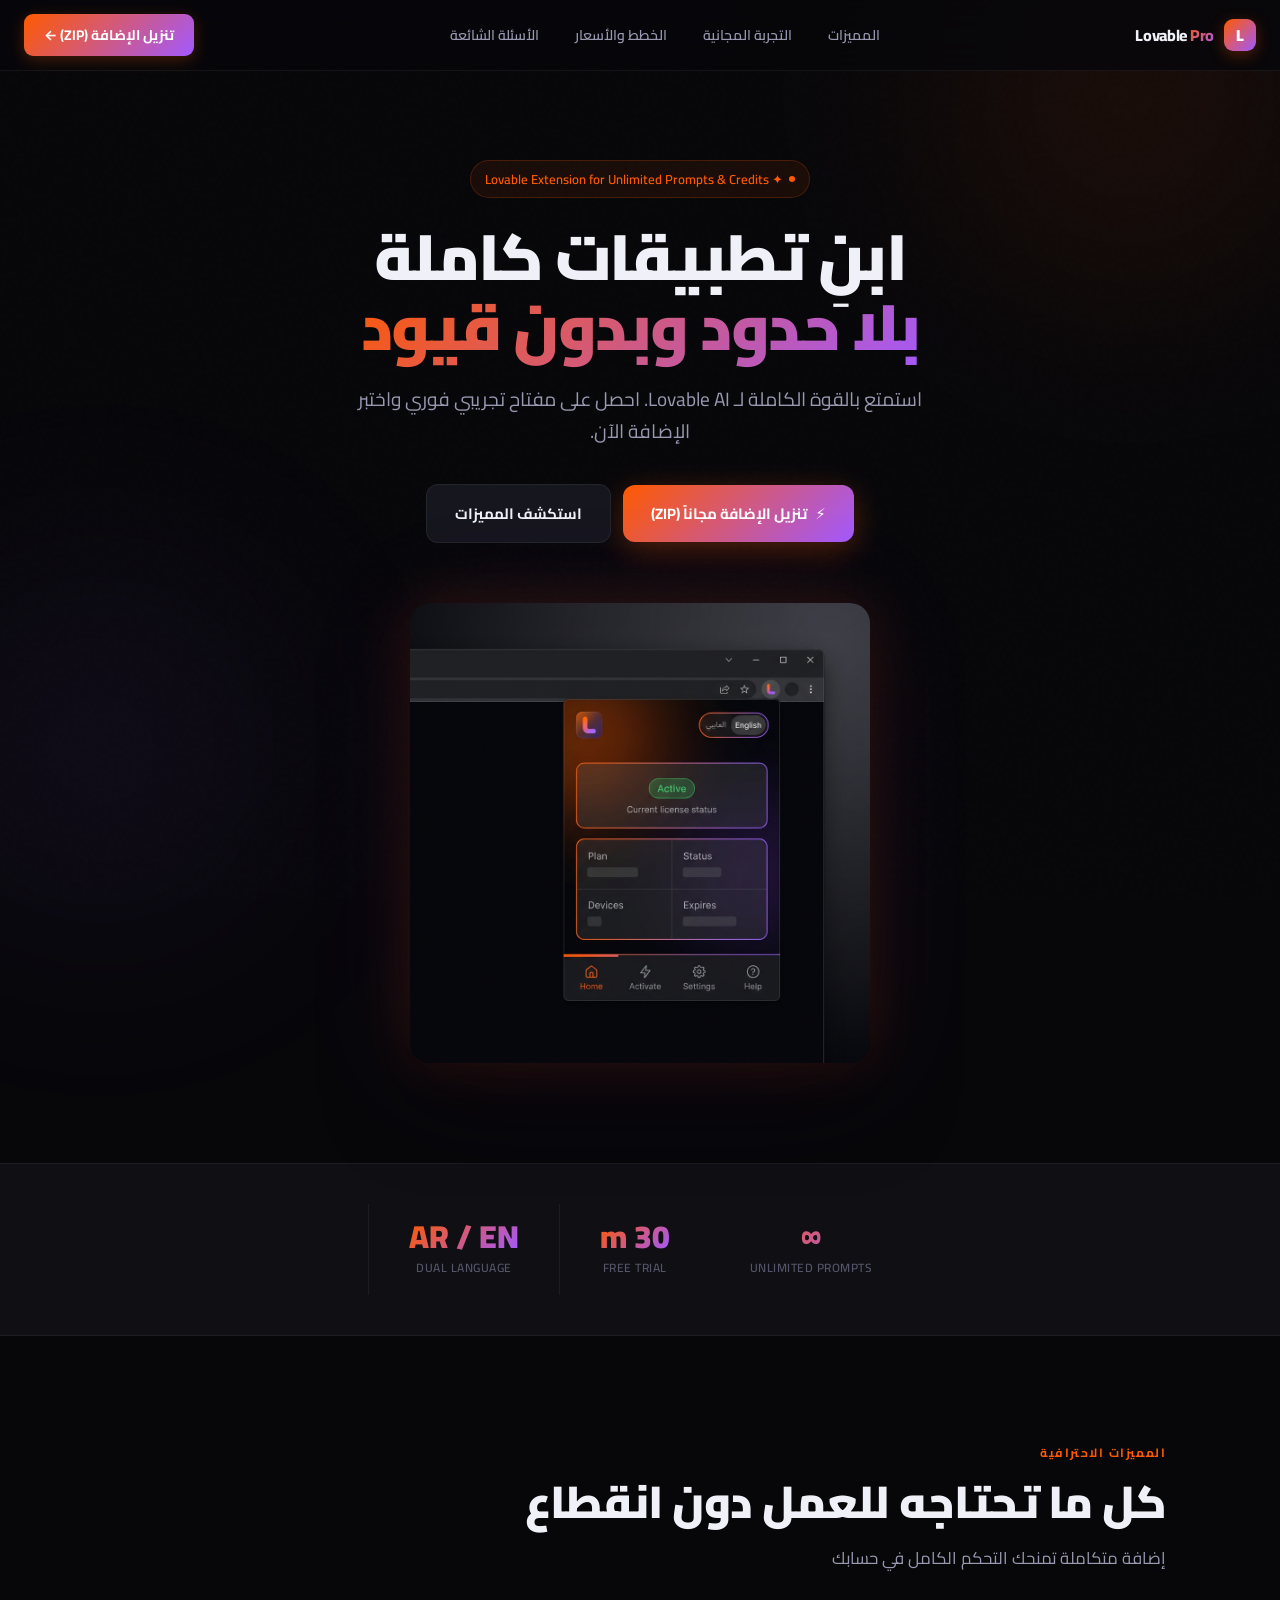
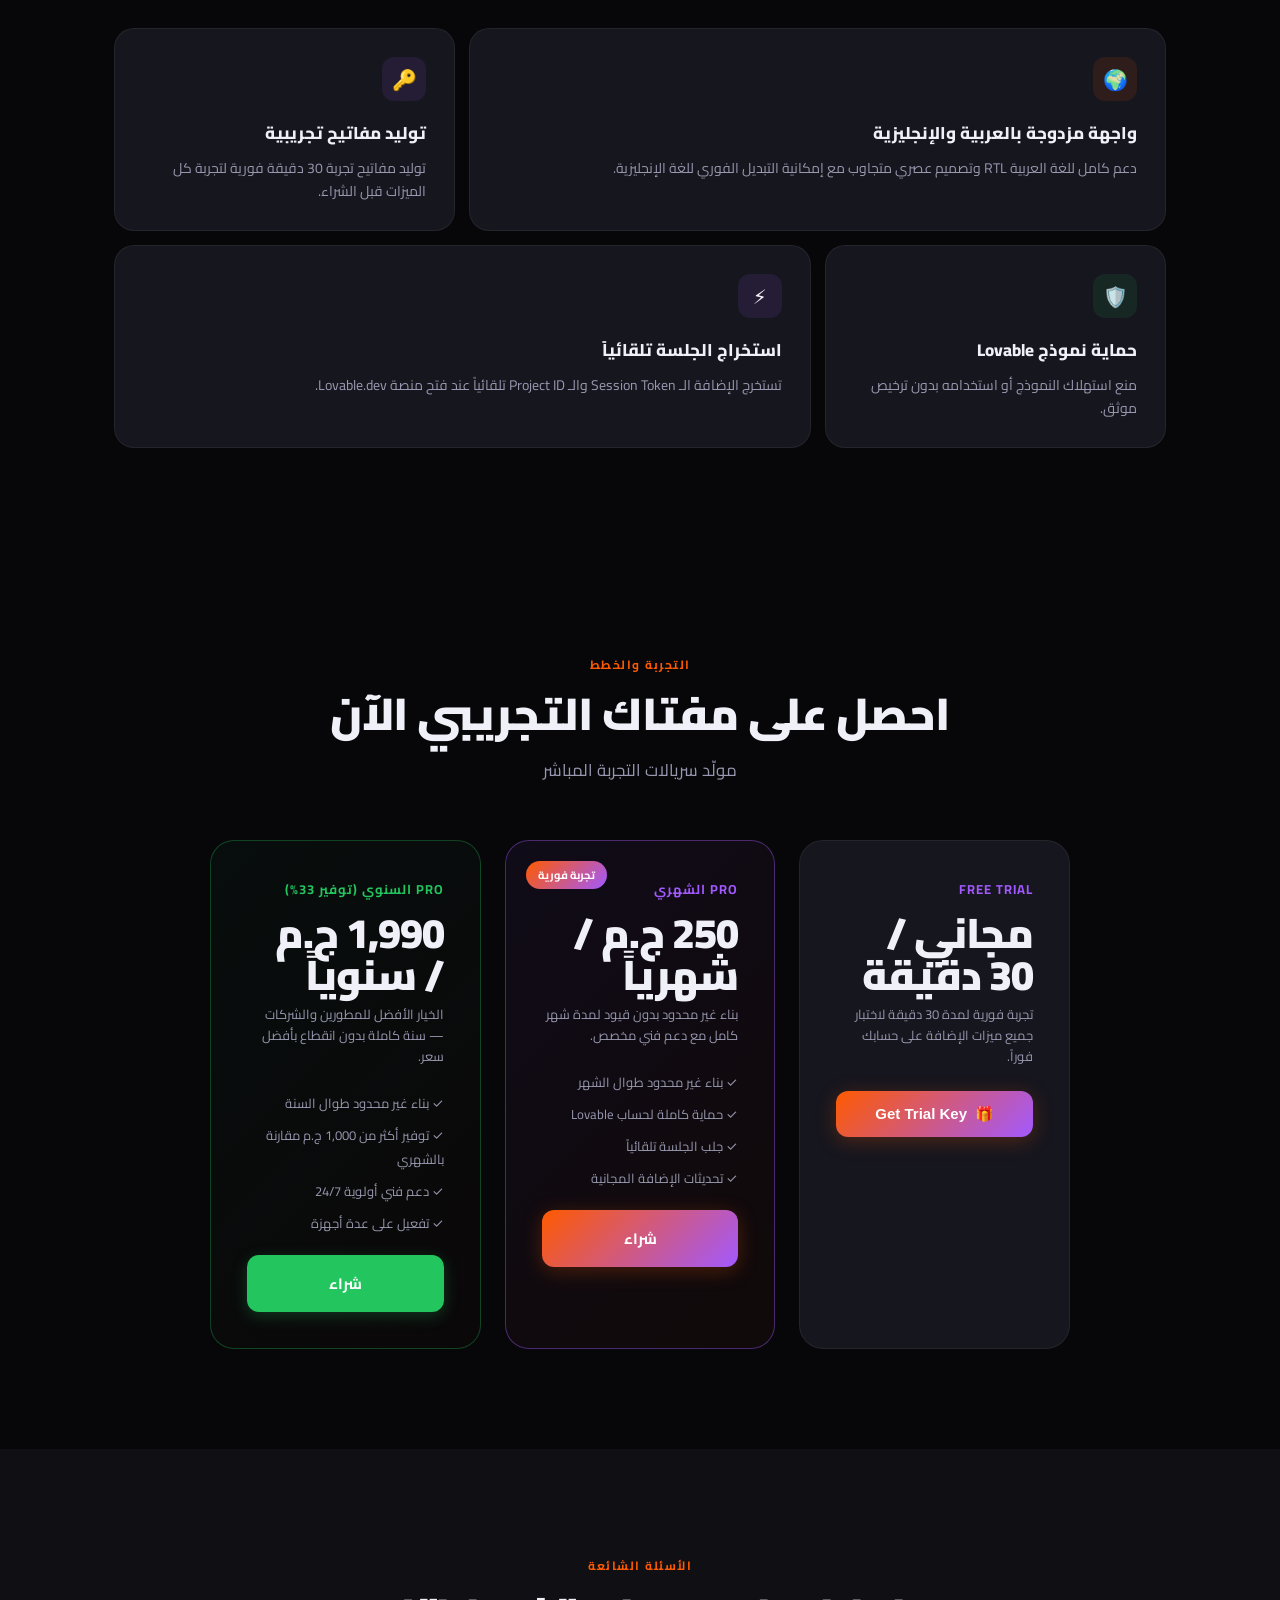
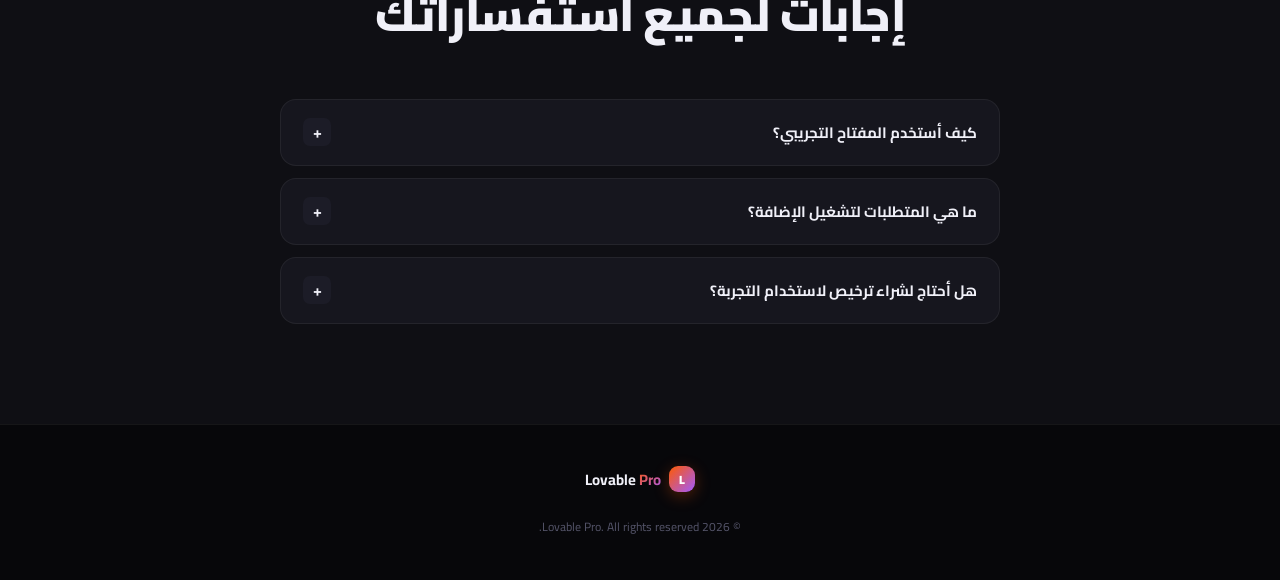
==== commit 6934bf4a: "feat: reduce prices to 250 EGP/mo and 1,990 EGP/yr" ====
--- a/docs/index.html
+++ b/docs/index.html
@@ -460,7 +460,7 @@
       <!-- Monthly Card -->
       <div class="pricing-card featured">
         <div class="plan-name">Pro الشهري</div>
-        <div class="plan-price">450 <span>ج.م / شهرياً</span></div>
+        <div class="plan-price">250 <span>ج.م / شهرياً</span></div>
         <div class="plan-desc">
           بناء غير محدود بدون قيود لمدة شهر كامل مع دعم فني مخصص.
         </div>
@@ -470,25 +470,25 @@
           <li>✓ جلب الجلسة تلقائياً</li>
           <li>✓ تحديثات الإضافة المجانية</li>
         </ul>
-        <a href="https://wa.me/201009221223?text=مرحباً،%20أرغب%20في%20شراء%20اشتراك%20Lovable%20Pro%20الشهري%20(450%20ج.م)" target="_blank" class="plan-btn primary">
+        <a href="https://wa.me/201009221223?text=مرحباً،%20أرغب%20في%20شراء%20اشتراك%20Lovable%20Pro%20الشهري%20(250%20ج.م)" target="_blank" class="plan-btn primary">
           شراء
         </a>
       </div>
 
       <!-- Yearly Card -->
       <div class="pricing-card" style="border-color: rgba(34,197,94,0.3); background: linear-gradient(135deg, rgba(34,197,94,0.04), rgba(255,90,0,0.02));">
-        <div class="plan-name" style="color:var(--green)">Pro السنوي (توفير 35%)</div>
-        <div class="plan-price">3,490 <span>ج.م / سنوياً</span></div>
+        <div class="plan-name" style="color:var(--green)">Pro السنوي (توفير 33%)</div>
+        <div class="plan-price">1,990 <span>ج.م / سنوياً</span></div>
         <div class="plan-desc">
           الخيار الأفضل للمطورين والشركات — سنة كاملة بدون انقطاع بأفضل سعر.
         </div>
         <ul style="list-style:none;padding:0;margin:0 0 20px 0;text-align:right;font-size:13px;color:var(--text2);display:flex;flex-direction:column;gap:8px">
           <li>✓ بناء غير محدود طوال السنة</li>
-          <li>✓ توفير أكثر من 1,900 ج.م مقارنة بالشهري</li>
+          <li>✓ توفير أكثر من 1,000 ج.م مقارنة بالشهري</li>
           <li>✓ دعم فني أولوية 24/7</li>
           <li>✓ تفعيل على عدة أجهزة</li>
         </ul>
-        <a href="https://wa.me/201009221223?text=مرحباً،%20أرغب%20في%20شراء%20اشتراك%20Lovable%20Pro%20السنوي%20(3490%20ج.م)" target="_blank" class="plan-btn" style="background:var(--green);color:#fff;box-shadow:0 4px 16px rgba(34,197,94,0.25)">
+        <a href="https://wa.me/201009221223?text=مرحباً،%20أرغب%20في%20شراء%20اشتراك%20Lovable%20Pro%20السنوي%20(1990%20ج.م)" target="_blank" class="plan-btn" style="background:var(--green);color:#fff;box-shadow:0 4px 16px rgba(34,197,94,0.25)">
           شراء
         </a>
       </div>
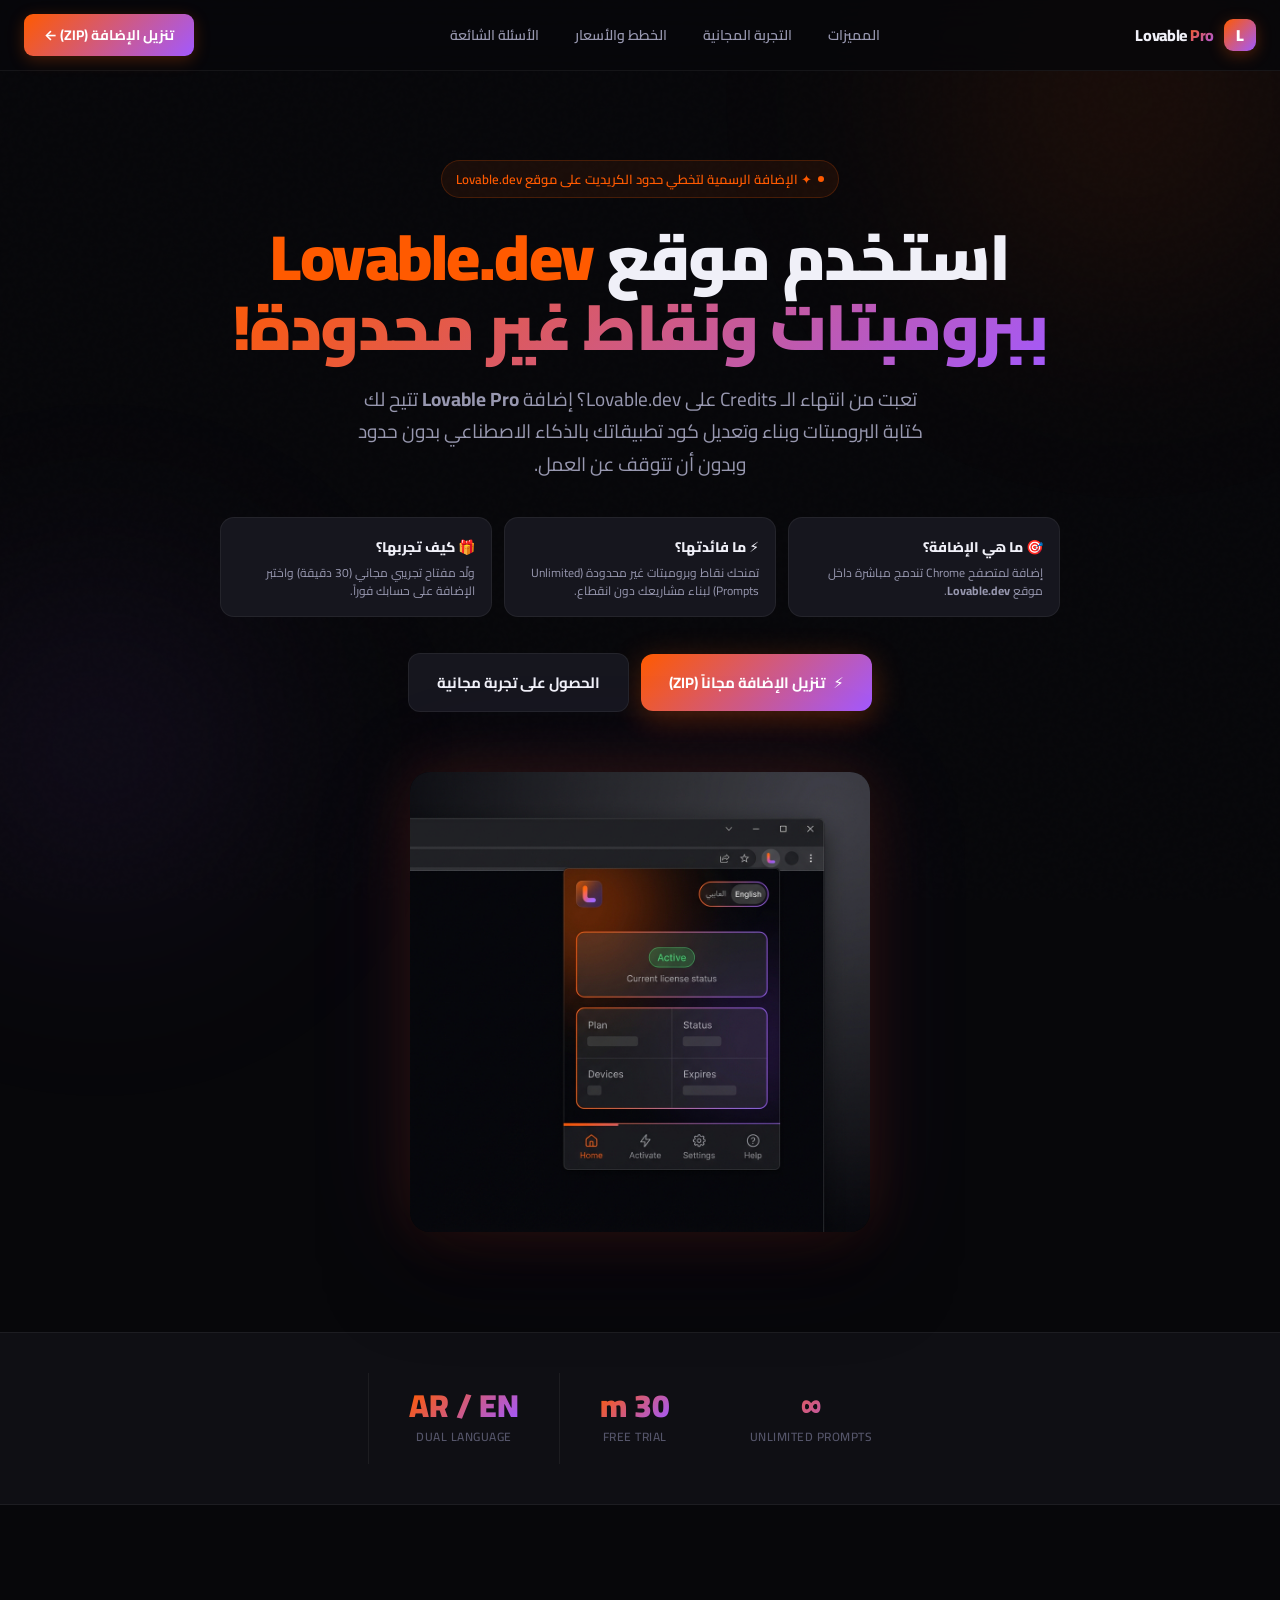
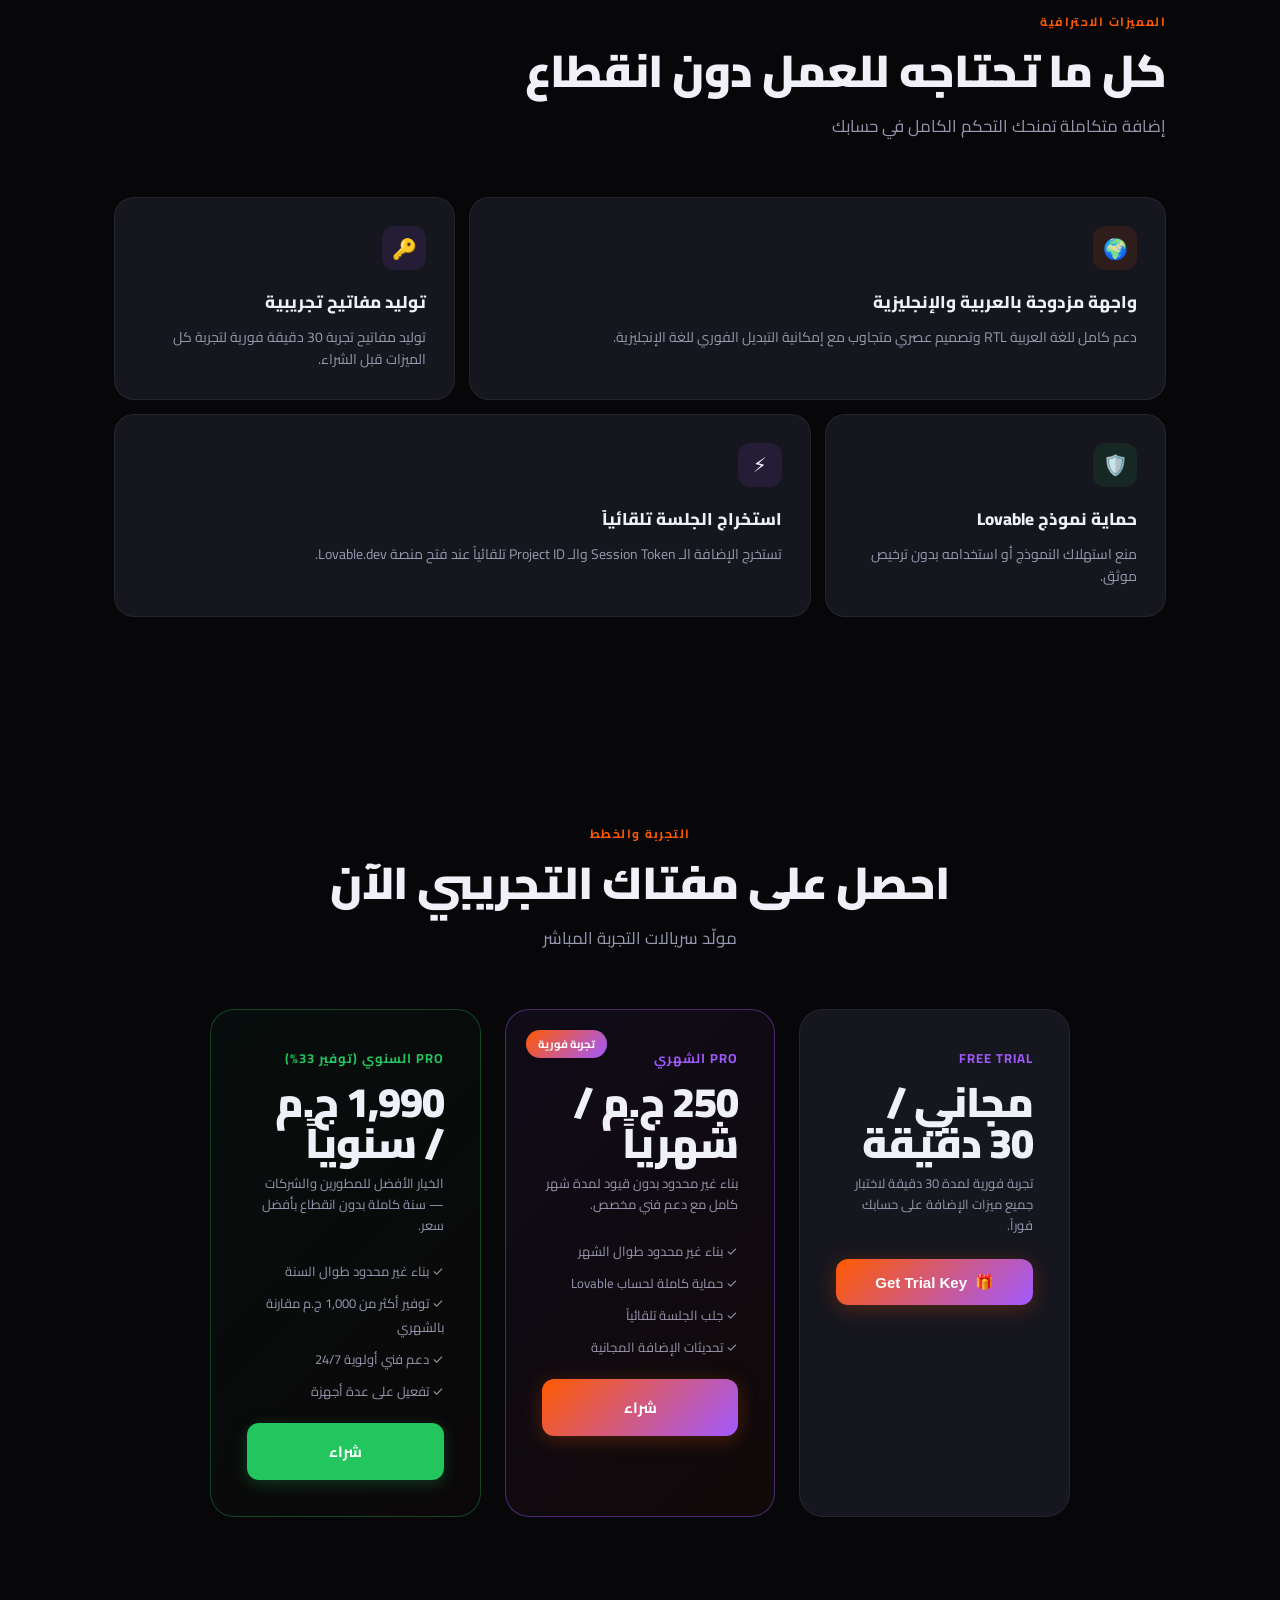
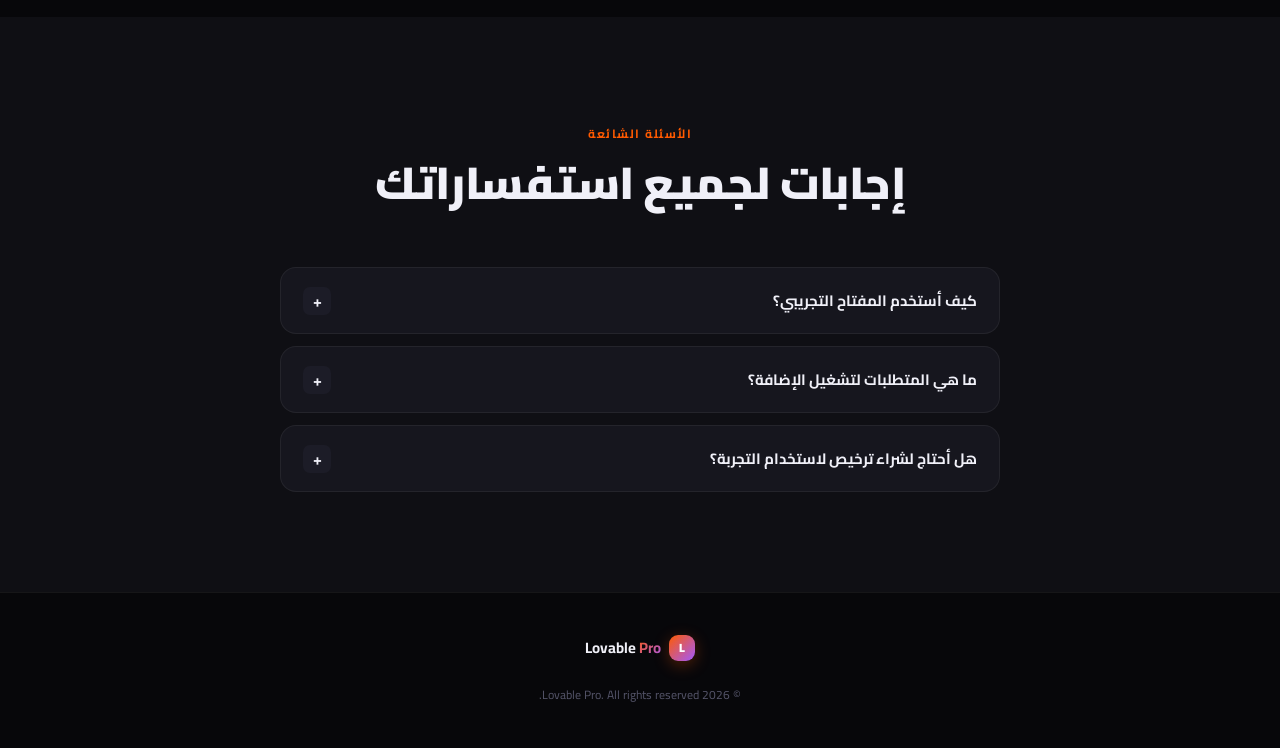
==== commit 9f445f4e: "feat: clarify Lovable.dev unlimited credits purpose in hero section" ====
--- a/docs/index.html
+++ b/docs/index.html
@@ -358,21 +358,38 @@
 <!-- HERO -->
 <section class="hero">
   <div class="hero-badge">
-    ✦ Lovable Extension for Unlimited Prompts & Credits
+    ✦ الإضافة الرسمية لتخطي حدود الكريديت على موقع Lovable.dev
   </div>
   <h1>
-    ابنِ تطبيقات كاملة<br>
-    <span class="grad">بلا حدود وبدون قيود</span>
+    استخدم موقع <span style="color:var(--accent)">Lovable.dev</span><br>
+    <span class="grad">ببرومبتات ونقاط غير محدودة!</span>
   </h1>
   <p class="hero-sub">
-    استمتع بالقوة الكاملة لـ Lovable AI. احصل على مفتاح تجريبي فوري واختبر الإضافة الآن.
+    تعبت من انتهاء الـ Credits على Lovable.dev؟ إضافة <strong>Lovable Pro</strong> تتيح لك كتابة البرومبتات وبناء وتعديل كود تطبيقاتك بالذكاء الاصطناعي بدون حدود وبدون أن تتوقف عن العمل.
   </p>
+
+  <!-- Explanation Cards Box -->
+  <div style="display:grid;grid-template-columns:repeat(3,1fr);gap:12px;max-width:840px;margin:0 auto 36px;text-align:right">
+    <div style="background:var(--surface);border:1px solid var(--border);border-radius:14px;padding:16px">
+      <div style="font-size:14px;font-weight:800;color:var(--text);margin-bottom:4px">🎯 ما هي الإضافة؟</div>
+      <div style="font-size:12px;color:var(--text2);line-height:1.5">إضافة لمتصفح Chrome تندمج مباشرة داخل موقع <strong>Lovable.dev</strong>.</div>
+    </div>
+    <div style="background:var(--surface);border:1px solid var(--border);border-radius:14px;padding:16px">
+      <div style="font-size:14px;font-weight:800;color:var(--text);margin-bottom:4px">⚡ ما فائدتها؟</div>
+      <div style="font-size:12px;color:var(--text2);line-height:1.5">تمنحك نقاط وبرومبتات غير محدودة (Unlimited Prompts) لبناء مشاريعك دون انقطاع.</div>
+    </div>
+    <div style="background:var(--surface);border:1px solid var(--border);border-radius:14px;padding:16px">
+      <div style="font-size:14px;font-weight:800;color:var(--text);margin-bottom:4px">🎁 كيف تجربها؟</div>
+      <div style="font-size:12px;color:var(--text2);line-height:1.5">ولّد مفتاح تجريبي مجاني (30 دقيقة) واختبر الإضافة على حسابك فوراً.</div>
+    </div>
+  </div>
+
   <div class="hero-actions">
     <a href="https://github.com/seotarek/lovable-pro/raw/main/lovable-pro-v1.0.0.zip" class="btn-hero btn-primary">
       <span>⚡</span> تنزيل الإضافة مجاناً (ZIP)
     </a>
-    <a href="#features" class="btn-hero btn-secondary">
-      استكشف المميزات
+    <a href="#trial" class="btn-hero btn-secondary">
+      الحصول على تجربة مجانية
     </a>
   </div>
   <div class="hero-mockup">
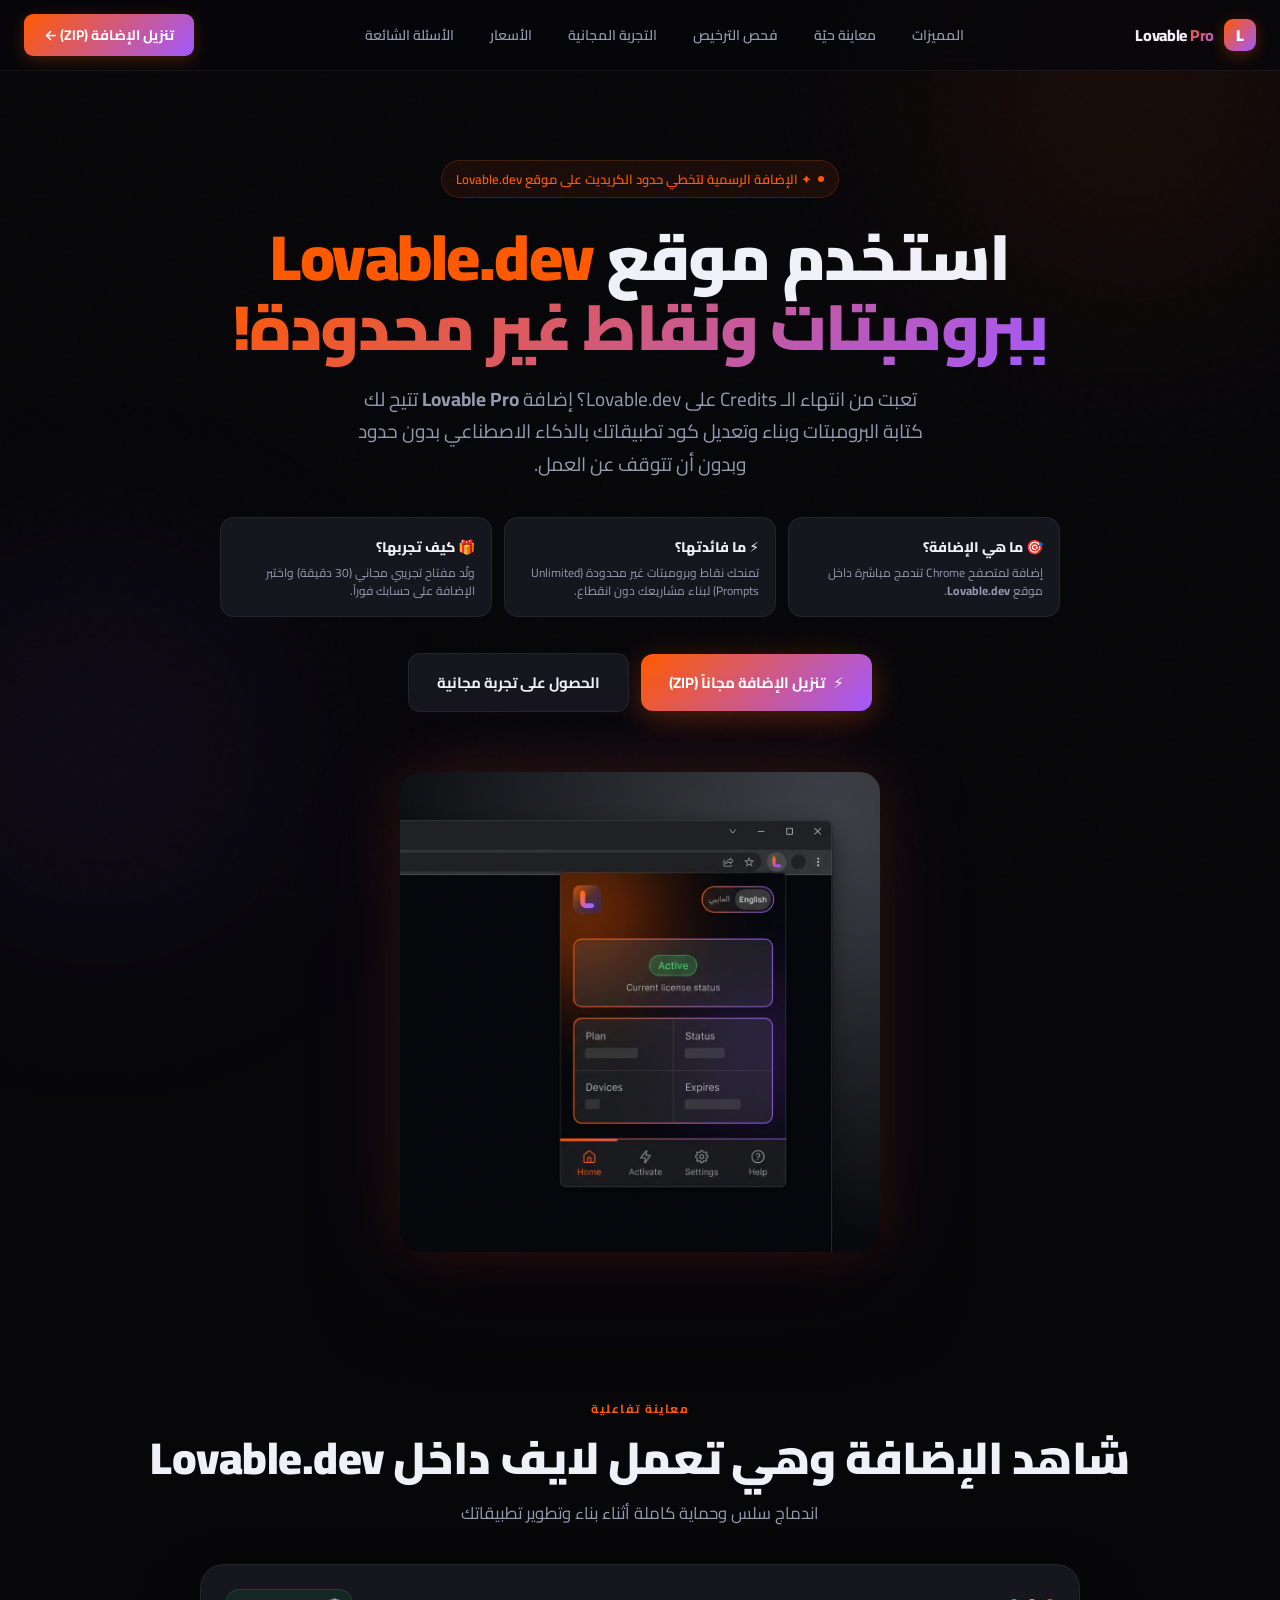
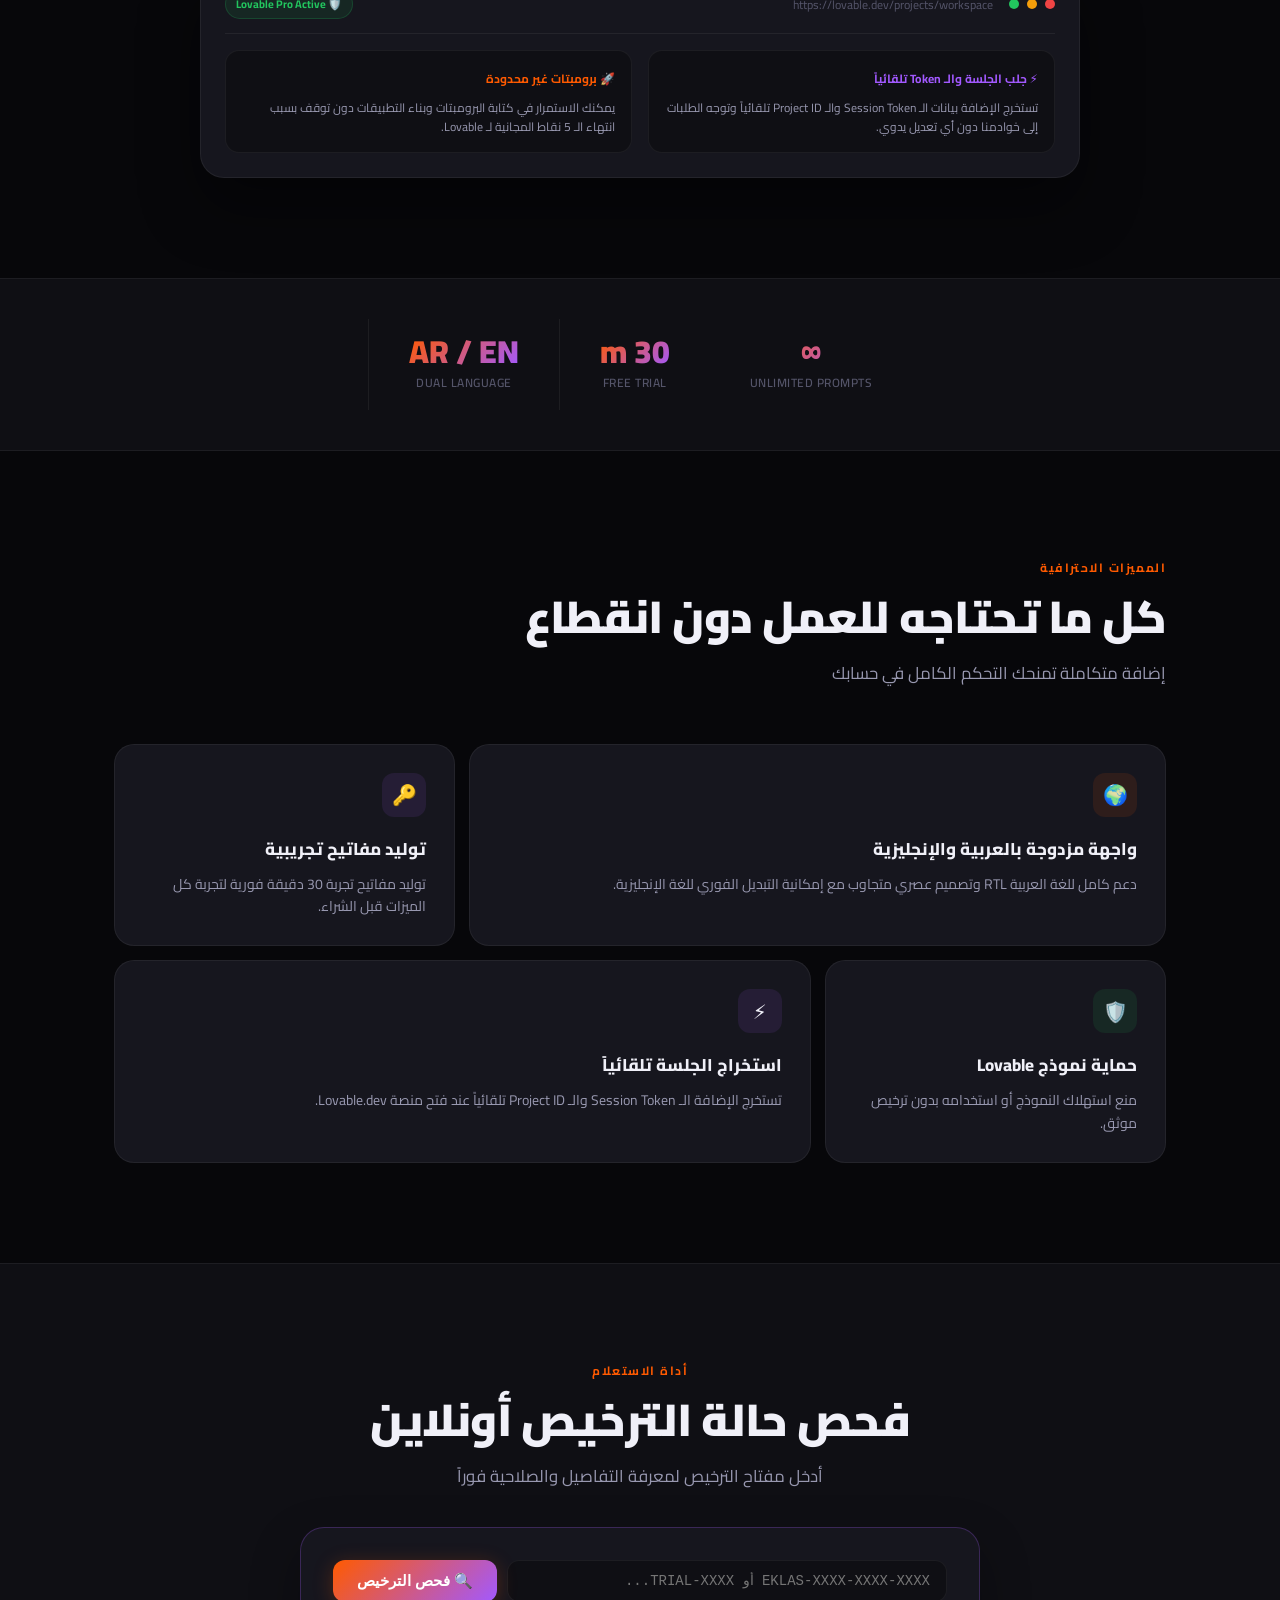
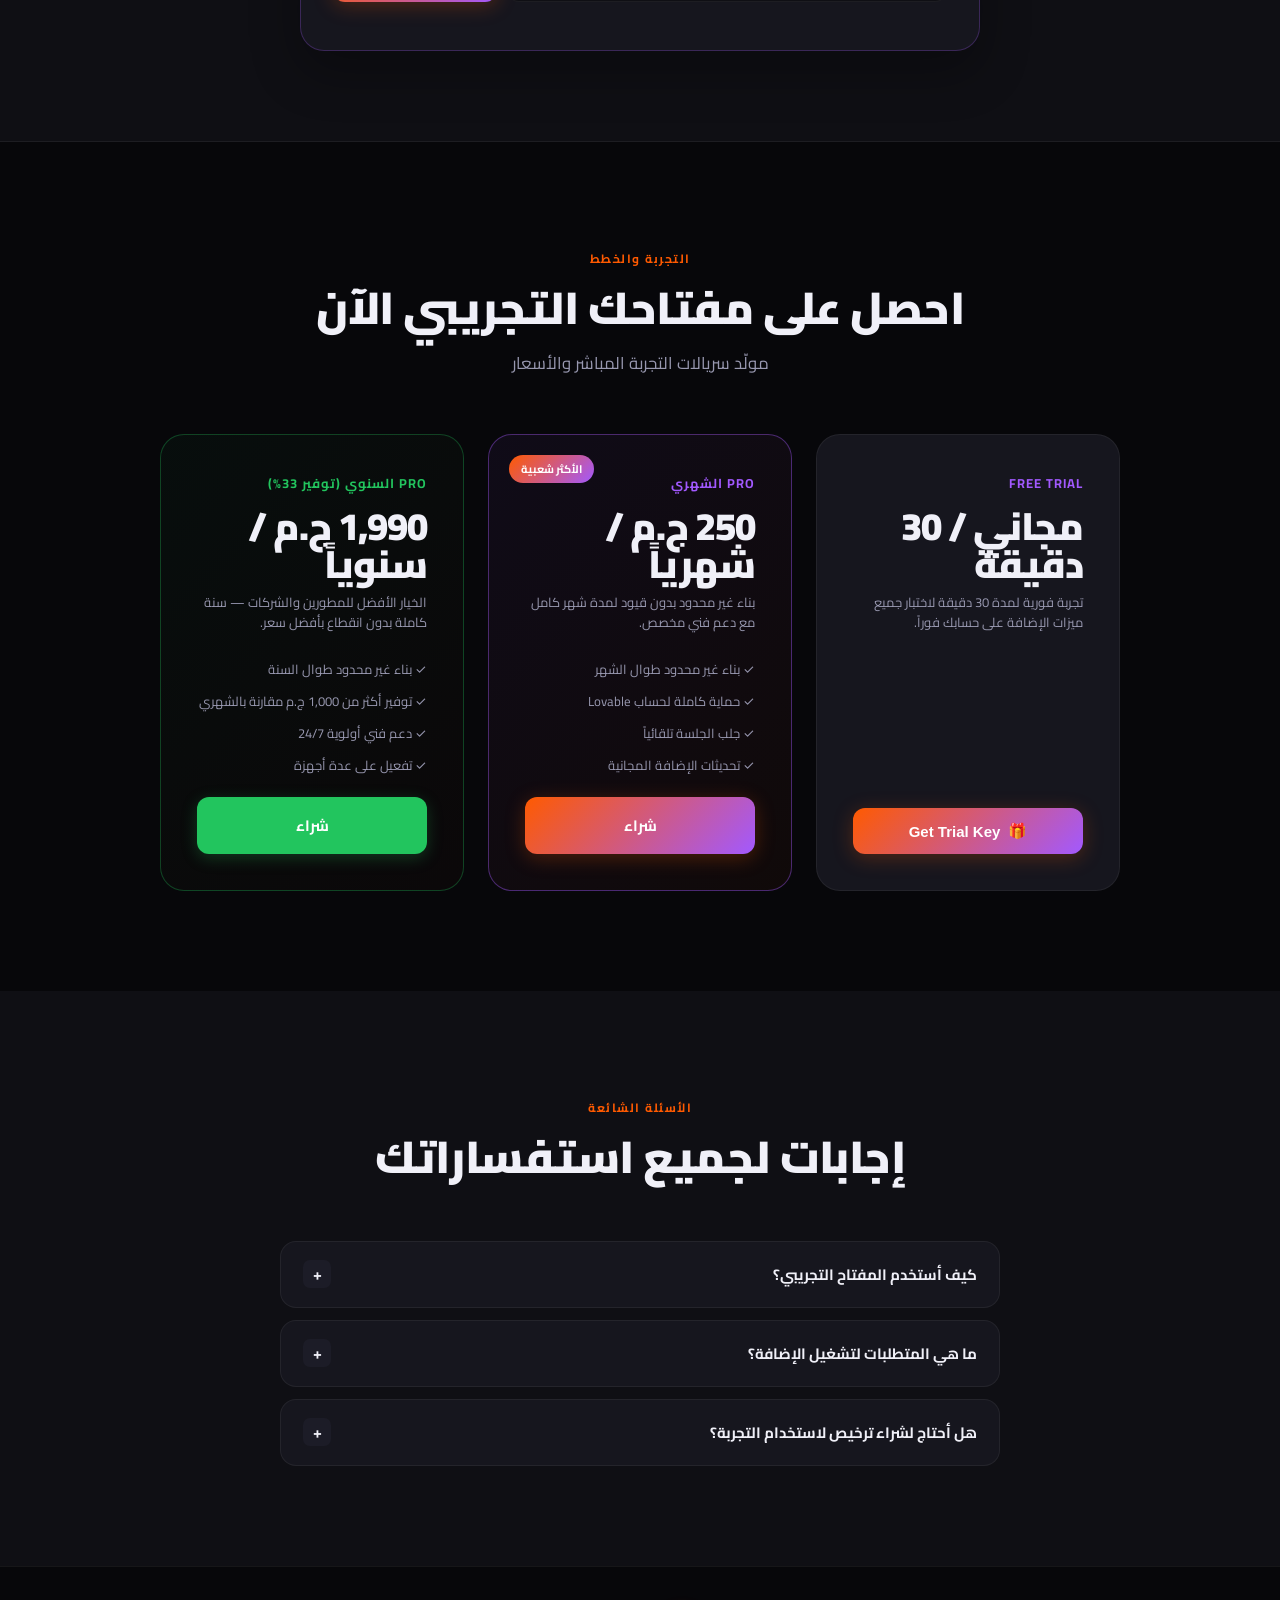
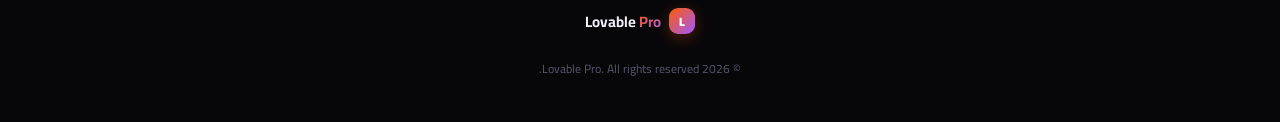
==== commit b8fbc676: "feat: add Live Demo section and Online License Checker tool" ====
--- a/docs/index.html
+++ b/docs/index.html
@@ -108,7 +108,7 @@
 section{position:relative;z-index:1}
 .container{max-width:1100px;margin:0 auto;padding:0 24px;}
 
-.hero{padding:160px 24px 100px;text-align:center;position:relative;}
+.hero{padding:160px 24px 80px;text-align:center;position:relative;}
 .hero-badge{
   display:inline-flex;align-items:center;gap:6px;
   padding:6px 14px;border-radius:20px;
@@ -169,7 +169,7 @@
 
 .hero-mockup{
   position:relative;
-  max-width:460px;
+  max-width:480px;
   margin:0 auto;
   animation:float 4s ease-in-out infinite;
 }
@@ -180,6 +180,18 @@
 .hero-mockup img{
   width:100%;border-radius:20px;
   box-shadow:var(--shadow-glow), 0 40px 80px rgba(0,0,0,0.6);
+}
+
+.demo-section{
+  padding:60px 0 100px;
+  text-align:center;
+}
+.demo-box{
+  max-width:880px;margin:0 auto;
+  background:var(--surface);
+  border:1px solid var(--border);
+  border-radius:24px;padding:24px;
+  box-shadow:0 30px 60px rgba(0,0,0,0.4);
 }
 
 .stats-bar{
@@ -243,10 +255,26 @@
 .card-title{font-size:17px;font-weight:800;margin-bottom:8px;}
 .card-desc{font-size:14px;color:var(--text2);line-height:1.6;}
 
+/* License Checker Section */
+.checker-section{
+  padding:90px 0;
+  background:var(--bg2);
+  border-top:1px solid var(--border);
+  border-bottom:1px solid var(--border);
+}
+.checker-card{
+  max-width:680px;margin:0 auto;
+  background:var(--surface);
+  border:1px solid rgba(162,89,255,0.25);
+  border-radius:24px;padding:32px;
+  box-shadow:0 20px 50px rgba(0,0,0,0.3);
+}
+
 .pricing{padding:100px 0}
 .pricing-grid{
-  display:grid;grid-template-columns:1fr 1fr;
-  gap:24px;max-width:860px;margin:56px auto 0;
+  display:grid;
+  grid-template-columns:repeat(3, 1fr);
+  gap:24px;max-width:960px;margin:56px auto 0;
 }
 .pricing-card{
   background:var(--surface);
@@ -254,26 +282,28 @@
   border-radius:24px;padding:36px;
   position:relative;overflow:hidden;
   text-align:right;
+  display:flex;flex-direction:column;
 }
 .pricing-card.featured{
   border-color:rgba(162,89,255,0.4);
   background:linear-gradient(135deg,rgba(162,89,255,0.06),rgba(255,90,0,0.04));
 }
 .pricing-card.featured::before{
-  content:'تجربة فورية';
+  content:'الأكثر شعبية';
   position:absolute;top:20px;left:20px;
   padding:4px 12px;border-radius:20px;
   background:var(--grad);color:#fff;
   font-size:11px;font-weight:700;
 }
 .plan-name{font-size:13px;font-weight:700;color:var(--accent2);text-transform:uppercase;letter-spacing:1px;margin-bottom:12px}
-.plan-price{font-size:2.6rem;font-weight:900;letter-spacing:-1px;margin-bottom:8px;line-height:1;}
+.plan-price{font-size:2.4rem;font-weight:900;letter-spacing:-1px;margin-bottom:8px;line-height:1;}
 .plan-desc{font-size:13px;color:var(--text2);margin-bottom:24px;line-height:1.6}
 
 .plan-btn{
   width:100%;padding:14px;border-radius:12px;
   font-size:15px;font-weight:700;cursor:pointer;border:none;
   transition:all 0.2s;display:flex;align-items:center;justify-content:center;gap:8px;
+  text-align:center;text-decoration:none;
 }
 .plan-btn.primary{
   background:var(--grad);color:#fff;
@@ -288,7 +318,6 @@
   border:1px solid rgba(162,89,255,0.3);
   border-radius:14px;
   display:none;
-  animation:fadeIn 0.3s ease;
 }
 .key-val{
   font-family:'JetBrains Mono',monospace;
@@ -326,10 +355,11 @@
 .footer-logo{display:flex;align-items:center;gap:8px;font-size:15px;font-weight:700;}
 .footer-copy{font-size:12px;color:var(--text3)}
 
-@media(max-width:768px){
-  .bento{grid-template-columns:1fr}
-  .bento-card.wide{grid-column:span 1}
-  .pricing-grid{grid-template-columns:1fr}
+@media(max-width:900px){
+  .pricing-grid{grid-template-columns:1fr !important;}
+  .bento{grid-template-columns:1fr !important;}
+  .bento-card.wide{grid-column:span 1 !important;}
+  .nav-links{display:none;}
 }
 </style>
 </head>
@@ -346,8 +376,10 @@
   </div>
   <div class="nav-links">
     <a href="#features" class="nav-link">المميزات</a>
+    <a href="#demo" class="nav-link">معاينة حيّة</a>
+    <a href="#checker" class="nav-link">فحص الترخيص</a>
     <a href="#trial" class="nav-link">التجربة المجانية</a>
-    <a href="#pricing" class="nav-link">الخطط والأسعار</a>
+    <a href="#pricing" class="nav-link">الأسعار</a>
     <a href="#faq" class="nav-link">الأسئلة الشائعة</a>
   </div>
   <a href="https://github.com/seotarek/lovable-pro/raw/main/lovable-pro-v1.0.0.zip" class="nav-cta">
@@ -392,8 +424,43 @@
       الحصول على تجربة مجانية
     </a>
   </div>
+
   <div class="hero-mockup">
     <img src="assets/mockup.png" alt="Lovable Pro Extension Interface Preview">
+  </div>
+</section>
+
+<!-- LIVE DEMO SECTION -->
+<section class="demo-section" id="demo">
+  <div class="container">
+    <span class="section-label">معاينة تفاعلية</span>
+    <h2 class="section-title">شاهد الإضافة وهي تعمل لايف داخل Lovable.dev</h2>
+    <p class="section-sub" style="margin:0 auto 36px">اندماج سلس وحماية كاملة أثناء بناء وتطوير تطبيقاتك</p>
+
+    <div class="demo-box">
+      <div style="display:flex;align-items:center;justify-content:space-between;padding-bottom:14px;border-bottom:1px solid var(--border);margin-bottom:16px">
+        <div style="display:flex;align-items:center;gap:8px">
+          <span style="width:10px;height:10px;border-radius:50%;background:#ef4444"></span>
+          <span style="width:10px;height:10px;border-radius:50%;background:#f59e0b"></span>
+          <span style="width:10px;height:10px;border-radius:50%;background:#22c55e"></span>
+          <span style="font-size:12px;color:var(--text3);margin-right:8px">https://lovable.dev/projects/workspace</span>
+        </div>
+        <span style="font-size:11px;font-weight:700;color:var(--green);background:rgba(34,197,94,0.1);padding:4px 10px;border-radius:20px;border:1px solid rgba(34,197,94,0.2)">
+          🛡️ Lovable Pro Active
+        </span>
+      </div>
+
+      <div style="display:grid;grid-template-columns:1fr 1fr;gap:16px;text-align:right">
+        <div style="background:var(--bg2);border:1px solid var(--border);border-radius:14px;padding:16px">
+          <div style="font-size:12px;color:var(--accent2);font-weight:700;margin-bottom:8px">⚡ جلب الجلسة والـ Token تلقائياً</div>
+          <p style="font-size:12px;color:var(--text2);line-height:1.6">تستخرج الإضافة بيانات الـ Session Token والـ Project ID تلقائياً وتوجه الطلبات إلى خوادمنا دون أي تعديل يدوي.</p>
+        </div>
+        <div style="background:var(--bg2);border:1px solid var(--border);border-radius:14px;padding:16px">
+          <div style="font-size:12px;color:var(--accent);font-weight:700;margin-bottom:8px">🚀 برومبتات غير محدودة</div>
+          <p style="font-size:12px;color:var(--text2);line-height:1.6">يمكنك الاستمرار في كتابة البرومبتات وبناء التطبيقات دون توقف بسبب انتهاء الـ 5 نقاط المجانية لـ Lovable.</p>
+        </div>
+      </div>
+    </div>
   </div>
 </section>
 
@@ -447,14 +514,44 @@
   </div>
 </section>
 
+<!-- ONLINE LICENSE CHECKER SECTION -->
+<section class="checker-section" id="checker">
+  <div class="container" style="text-align:center">
+    <span class="section-label">أداة الاستعلام</span>
+    <h2 class="section-title">فحص حالة الترخيص أونلاين</h2>
+    <p class="section-sub" style="margin:0 auto 36px">أدخل مفتاح الترخيص لمعرفة التفاصيل والصلاحية فوراً</p>
+
+    <div class="checker-card">
+      <div style="display:flex;gap:10px;margin-bottom:16px">
+        <input type="text" id="checker-input" placeholder="EKLAS-XXXX-XXXX-XXXX أو TRIAL-XXXX..."
+          style="flex:1;background:var(--bg2);border:1px solid var(--border);border-radius:12px;padding:12px 16px;color:var(--text);font-family:monospace;font-size:14px;outline:none">
+        <button id="checker-btn" class="plan-btn primary" style="width:auto;padding:12px 24px">
+          🔍 فحص الترخيص
+        </button>
+      </div>
+
+      <div id="checker-result" style="display:none;background:var(--bg2);border:1px solid var(--border);border-radius:14px;padding:20px;text-align:right">
+        <div style="display:flex;align-items:center;justify-content:space-between;margin-bottom:12px">
+          <span style="font-size:13px;font-weight:700;color:var(--text2)">نتيجة الفحص:</span>
+          <span id="checker-status-pill" style="font-size:11px;font-weight:700;padding:4px 10px;border-radius:20px"></span>
+        </div>
+        <div style="display:grid;grid-template-columns:1fr 1fr;gap:12px;font-size:13px">
+          <div><span style="color:var(--text3)">الخطة:</span> <strong id="checker-plan" style="color:var(--accent)">—</strong></div>
+          <div><span style="color:var(--text3)">تاريخ الانتهاء:</span> <strong id="checker-expiry" style="color:var(--text)">—</strong></div>
+        </div>
+      </div>
+    </div>
+  </div>
+</section>
+
 <!-- PRICING & TRIAL -->
 <section class="pricing" id="pricing">
   <div class="container" style="text-align:center">
     <span class="section-label" id="trial">التجربة والخطط</span>
-    <h2 class="section-title">احصل على مفتاك التجريبي الآن</h2>
-    <p class="section-sub" style="margin:0 auto 40px">مولّد سريالات التجربة المباشر</p>
-
-    <div class="pricing-grid" style="grid-template-columns: repeat(3, 1fr);">
+    <h2 class="section-title">احصل على مفتاحك التجريبي الآن</h2>
+    <p class="section-sub" style="margin:0 auto 40px">مولّد سريالات التجربة المباشر والأسعار</p>
+
+    <div class="pricing-grid">
       <!-- Trial Card -->
       <div class="pricing-card">
         <div class="plan-name">Free Trial</div>
@@ -575,6 +672,7 @@
 <script>
 const RESELLER_KEY = '21098106_live_Tetg7cxqzbiqdKEGPFZGiZgGxH4YOEnI';
 
+// Trial key generator
 document.getElementById('web-gen-trial-btn').addEventListener('click', async () => {
   const btn = document.getElementById('web-gen-trial-btn');
   const box = document.getElementById('web-key-box');
@@ -608,12 +706,12 @@
     } else {
       alert('خطأ أثناء توليد المفتاح: ' + (data.error || 'يرجى المحاولة لاحقاً'));
       btn.disabled = false;
-      btn.innerText = '🎁 Get Trial Key (الحصول على المفتاح التجريبي)';
+      btn.innerText = '🎁 Get Trial Key';
     }
   } catch (e) {
     alert('فشل الاتصال بالخادم لتوليد المفتاح التجريبي');
     btn.disabled = false;
-    btn.innerText = '🎁 Get Trial Key (الحصول على المفتاح التجريبي)';
+    btn.innerText = '🎁 Get Trial Key';
   }
 });
 
@@ -624,6 +722,44 @@
     btn.innerText = '✅ تم النسخ!';
     setTimeout(() => btn.innerText = '📋 نسخ المفتاح (Copy Key)', 2000);
   });
+});
+
+// Online License Checker
+document.getElementById('checker-btn').addEventListener('click', async () => {
+  const key = document.getElementById('checker-input').value.trim();
+  const resBox = document.getElementById('checker-result');
+  const statusPill = document.getElementById('checker-status-pill');
+  const planEl = document.getElementById('checker-plan');
+  const expiryEl = document.getElementById('checker-expiry');
+
+  if (!key) { alert('أدخل مفتاح الترخيص أولاً'); return; }
+
+  try {
+    const res = await fetch('https://io.eklas.dev/api/v1/licenses/validate', {
+      method: 'POST',
+      headers: { 'Content-Type': 'application/json' },
+      body: JSON.stringify({ key, licenseKey: key, heartbeat: false })
+    });
+    const data = await res.json();
+    const isValid = !!(data.ok || data.valid || data.status === 'active');
+
+    resBox.style.display = 'block';
+    if (isValid) {
+      statusPill.innerText = '✅ نشط (Active)';
+      statusPill.style.background = 'rgba(34,197,94,0.15)';
+      statusPill.style.color = '#22c55e';
+      planEl.innerText = data.license?.plan || data.plan || 'Pro';
+      expiryEl.innerText = data.license?.expires_at ? new Date(data.license.expires_at).toLocaleDateString() : 'ساري';
+    } else {
+      statusPill.innerText = '❌ غير صحيح / منتهي';
+      statusPill.style.background = 'rgba(239,68,68,0.15)';
+      statusPill.style.color = '#ef4444';
+      planEl.innerText = 'غير مفعّل';
+      expiryEl.innerText = '—';
+    }
+  } catch (e) {
+    alert('فشل الاتصال بخادم الفحص');
+  }
 });
 
 // FAQ Accordion
